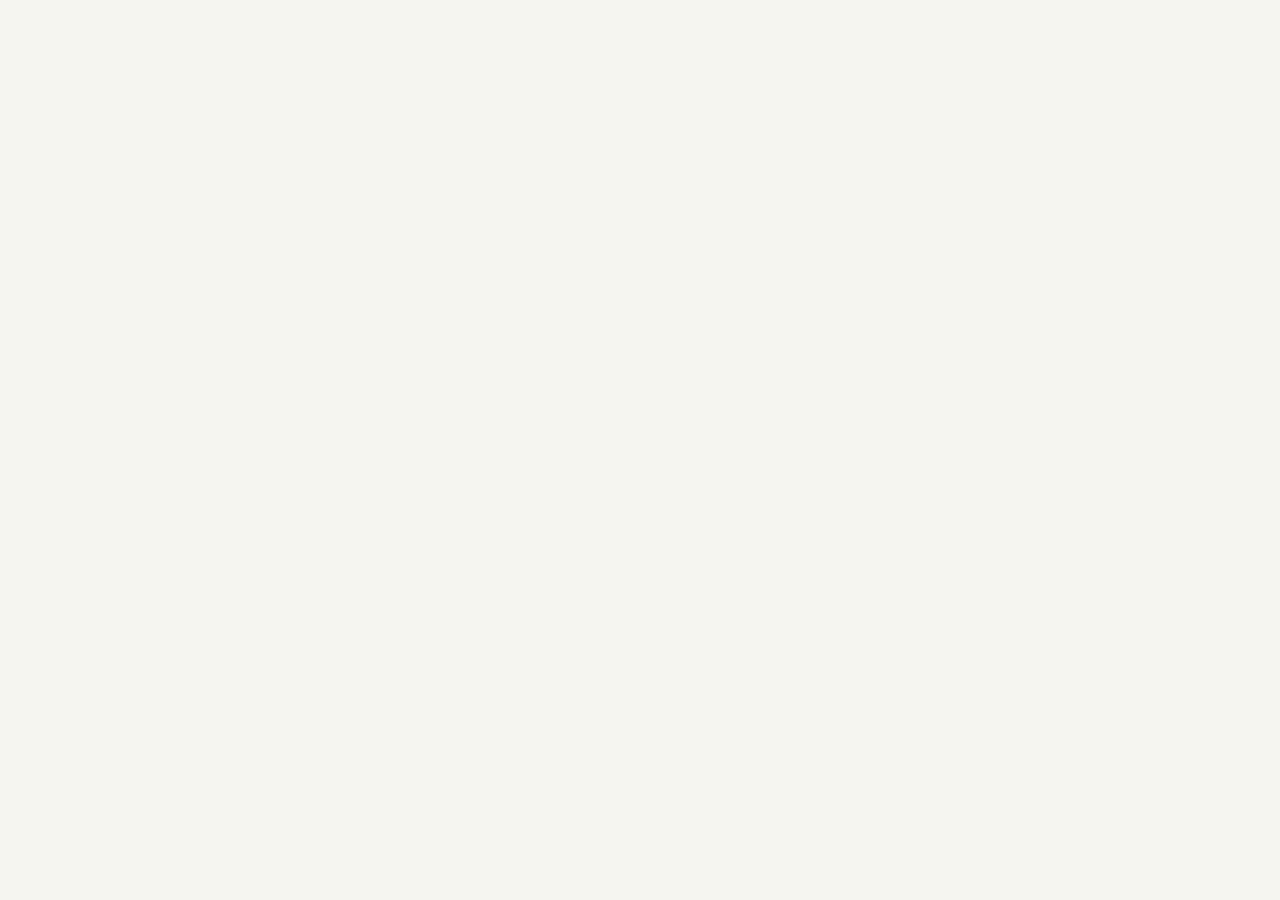
==== index.html @ 8292131b "Initial commit - Gugulan MTB Festival site v1" ====
<!DOCTYPE html><html lang="ro"><head><meta charSet="utf-8"/><meta name="viewport" content="width=device-width, initial-scale=1"/><link rel="preload" as="image" href="logo.webp"/><link rel="stylesheet" href="assets/styles-BdeyIw5F.css" data-precedence="default"/><link rel="stylesheet" href="https://fonts.googleapis.com/css2?family=Archivo:ital,wght@0,100..900;1,100..900&amp;family=Space+Grotesk:wght@300..700&amp;display=swap" data-precedence="default"/><title>Gugulan MTB &amp; Kids — Ediția a VII-a • Caransebeș</title><meta name="author" content="Gugulan MTB"/><meta property="og:type" content="website"/><meta name="twitter:card" content="summary_large_image"/><meta name="twitter:site" content="@gugulanmtb"/><meta name="description" content="Gugulan MTB &amp; Kids, ediția a VII-a. Competiție de mountain bike la Caransebeș — 12 septembrie MTB, 13 septembrie Kids. Trasee 19K / 30K / 60K și eBike 30K."/><meta property="og:title" content="Gugulan MTB &amp; Kids — Ediția a VII-a"/><meta property="og:description" content="Competiție MTB &amp; Kids la Caransebeș. Trasee 19K / 30K / 60K și eBike 30K. Înscrie-te la ediția a VII-a."/><meta property="og:url" content="/"/><link rel="modulepreload" href="assets/index-DmNkv3JC.js"/><link rel="modulepreload" href="assets/routes-aQ276F_9.js"/><link rel="modulepreload" href="assets/SiteNav-B4KIop_5.js"/><link rel="preconnect" href="https://fonts.googleapis.com"/><link rel="preconnect" href="https://fonts.gstatic.com" crossorigin="anonymous"/><link rel="icon" href="favicon.ico" type="image/x-icon"/><link rel="canonical" href="index.html"/>

<script defer src="~flock.js" data-proxy-url="/~api/analytics"></script><meta name="twitter:title" content="Gugulan MTB &amp;amp; Kids — Ediția a VII-a"><meta name="twitter:description" content="Competiție MTB &amp;amp; Kids la Caransebeș. Trasee 19K / 30K / 60K și eBike 30K. Înscrie-te la ediția a VII-a."><meta property="og:image" content=""><meta name="twitter:image" content=""></head><body><!--$--><div class="min-h-screen bg-gravel font-mono text-dirt"><nav id="main-nav" class="fixed inset-x-0 top-0 z-50 bg-dirt/95 backdrop-blur border-b border-peak/10"><div class="grid grid-cols-[minmax(0,1fr)_auto] items-center gap-4 px-4 py-3 md:px-6"><a class="flex min-w-0 items-center gap-3 active" href="index.html" data-status="active" aria-current="page"><img src="logo.webp" alt="Gugulan MTB Race Caransebeș" class="h-10 w-auto md:h-12" width="120" height="110"/><span class="min-w-0 truncate font-display text-xl md:text-2xl font-black uppercase tracking-tighter text-peak">Gugulan MTB</span></a><div class="hidden lg:flex items-center gap-7 text-xs font-bold uppercase tracking-widest text-peak"><div class="relative"><button type="button" aria-expanded="false" class="flex items-center gap-1 py-2 uppercase hover:text-brand transition-colors">MTB<span aria-hidden="true" class="text-[8px]">▼</span></button></div><div class="relative"><button type="button" aria-expanded="false" class="flex items-center gap-1 py-2 uppercase hover:text-brand transition-colors">Kids<span aria-hidden="true" class="text-[8px]">▼</span></button></div><a href="index.html#mtb" class="py-2 hover:text-brand transition-colors">Rezultate Anterioare</a><a href="index.html#sponsors" class="py-2 hover:text-brand transition-colors">Sponsori</a><a href="index.html#register" class="bg-cta text-dirt px-6 py-3 font-display font-black uppercase italic tracking-tight hover:brightness-110 transition">Înscrie-te</a></div><div class="flex items-center gap-3 lg:hidden"><a href="index.html#register" class="bg-cta text-dirt px-4 py-2 text-[11px] font-display font-black uppercase italic">Înscrie-te</a><button type="button" aria-label="Meniu" aria-expanded="false" class="shrink-0 p-2 text-peak"><span class="block h-0.5 w-6 bg-peak mb-1.5"></span><span class="block h-0.5 w-6 bg-peak mb-1.5"></span><span class="block h-0.5 w-6 bg-peak"></span></button></div></div></nav><main><section class="relative min-h-screen bg-dirt flex flex-col justify-end p-6 md:p-12 overflow-hidden"><div class="absolute inset-0 opacity-50 pointer-events-none"><iframe src="https://player.vimeo.com/video/1091876594?background=1&amp;autoplay=1&amp;loop=1&amp;muted=1&amp;autopause=0&amp;controls=0" title="Gugulan MTB hero video" allow="autoplay; fullscreen; picture-in-picture" class="absolute top-1/2 left-1/2 -translate-x-1/2 -translate-y-1/2 w-[177.77vh] h-[56.25vw] min-w-full min-h-full border-0"></iframe></div><div class="absolute inset-0 bg-dirt/40 pointer-events-none"></div><div class="relative z-10 max-w-5xl"><span class="inline-block bg-brand text-dirt px-3 py-1 text-[10px] font-bold uppercase tracking-widest mb-4 italic">12-13 Septembrie 2026 • Caransebeș</span><h1 class="font-display text-6xl md:text-[9rem] font-black text-peak leading-[0.85] uppercase italic tracking-tighter mb-8">Gugulan MTB <br/><span class="text-brand">Ediția a VII-a</span></h1><div class="flex flex-wrap gap-4"><a href="index.html#register" class="bg-brand hover:bg-peak hover:text-dirt transition-all text-dirt px-8 py-4 font-display font-black uppercase italic text-xl">Înscrie-te</a><a href="traseu.html" class="border border-peak/30 hover:border-peak text-peak px-8 py-4 font-display font-black uppercase italic text-xl">Vezi Traseele</a></div></div></section><section class="bg-dirt text-peak py-16 px-6 md:px-12"><div class="max-w-5xl mx-auto grid lg:grid-cols-3 gap-6"><a href="index.html#mtb" class="lg:col-span-2 group border-2 border-brand bg-brand/10 hover:bg-brand transition-colors p-10 md:p-14 block"><div class="text-[10px] font-bold uppercase tracking-widest text-brand group-hover:text-peak mb-4">Cursa principală</div><h3 class="font-display text-5xl md:text-6xl font-black uppercase italic tracking-tighter mb-3">MTB &amp; E-Bike</h3><p class="text-sm opacity-80 max-w-md mb-6">12 Septembrie 2026 • Trasee 19K / 30K / 60K și eBike 30K, pentru amatori și profesioniști.</p></a><a href="index.html#kids" class="border border-peak/20 hover:border-brand transition-colors p-8 flex flex-col justify-between"><div><div class="text-[10px] font-bold uppercase tracking-widest opacity-60 mb-4">Și pentru cei mici</div><h3 class="font-display text-3xl font-black uppercase italic tracking-tighter mb-2">Kids</h3><p class="text-xs opacity-70 leading-relaxed">13 Septembrie 2026 • Trasee scurte și sigure, pe categorii de vârstă.</p></div></a></div></section><section class="bg-dirt text-peak pb-16 px-6 md:px-12"><div class="max-w-5xl mx-auto"><h3 class="text-center font-display text-2xl font-black uppercase italic tracking-widest mb-8">Au mai rămas</h3><div class="grid grid-cols-4 gap-2 md:gap-6"><div class="text-center border border-peak/20 p-4 md:p-6"><div class="font-display font-black text-4xl md:text-6xl italic text-brand tabular-nums">44</div><div class="text-[10px] font-bold uppercase tracking-widest opacity-70 mt-2">Zile</div></div><div class="text-center border border-peak/20 p-4 md:p-6"><div class="font-display font-black text-4xl md:text-6xl italic text-brand tabular-nums">14</div><div class="text-[10px] font-bold uppercase tracking-widest opacity-70 mt-2">Ore</div></div><div class="text-center border border-peak/20 p-4 md:p-6"><div class="font-display font-black text-4xl md:text-6xl italic text-brand tabular-nums">40</div><div class="text-[10px] font-bold uppercase tracking-widest opacity-70 mt-2">Minute</div></div><div class="text-center border border-peak/20 p-4 md:p-6"><div class="font-display font-black text-4xl md:text-6xl italic text-brand tabular-nums">36</div><div class="text-[10px] font-bold uppercase tracking-widest opacity-70 mt-2">Secunde</div></div></div></div></section><section class="py-24 px-6 md:px-12 max-w-5xl mx-auto"><h2 class="font-display text-5xl font-black uppercase italic leading-none mb-8 tracking-tighter">Despre <span class="text-brand-deep">Gugulan MTB</span></h2><div class="space-y-6 text-lg leading-relaxed"><p>Gugulan MTB este mai mult decât o competiție sportivă — este o experiență în inima Banatului Montan, un eveniment care adună an de an sute de iubitori de mișcare, natură și aventură.</p><p>Organizată de Asociația Gugulanii Sportivi, competiția a ajuns în 2025 la ediția a VII-a, consolidându-și reputația drept unul dintre cele mai îndrăgite evenimente de mountain bike și trail running din vestul țării.</p><p>De la an la an, am crescut împreună cu o comunitate extraordinară de cicliști și voluntari care cred în sport, fair-play și bucuria de a descoperi trasee noi.</p></div></section><section id="mtb" class="bg-peak/50 py-24 px-6 md:px-12"><div class="max-w-6xl mx-auto grid lg:grid-cols-12 gap-12"><div class="lg:col-span-7"><h2 class="font-display text-5xl font-black uppercase italic leading-none mb-6 tracking-tighter">Gugulan <span class="text-brand-deep">MTB</span></h2><p class="text-lg leading-relaxed mb-6">Trasee spectaculoase, urcări solicitante și coborâri pline de adrenalină — asta te așteaptă la GUGULAN MTB! Fie că ești un rider experimentat sau la prima participare, energia traseului și vibe-ul comunității te vor motiva să dai tot ce ai mai bun. Pregătește-ți bicicleta și hai alături de noi pentru o aventură de neuitat!</p><ul class="space-y-2 text-sm font-bold uppercase tracking-widest mb-8"><li>• 12 Septembrie 2026, ora 09:00</li><li>• Traseu Scurt 19km • Traseu Mediu 30km</li><li>• Traseu Lung 60km (2 x 30km) • eBike 30km</li></ul><ul class="space-y-1.5 text-xs leading-relaxed text-dirt/70 mb-8"><li>* Copiii sub 18 ani nu plătesc taxa de participare.</li><li>* Femeile nu plătesc taxa de participare.</li></ul></div><div class="lg:col-span-5 flex flex-col gap-3" id="register"><a href="index.html#" class="block text-center py-4 px-6 font-bold uppercase tracking-widest text-xs transition-colors bg-brand text-dirt hover:bg-dirt">Înscriere</a><a href="index.html#" class="block text-center py-4 px-6 font-bold uppercase tracking-widest text-xs transition-colors border border-dirt/20 bg-peak hover:bg-brand hover:text-dirt hover:border-brand">Descriere Traseu</a><a href="index.html#" class="block text-center py-4 px-6 font-bold uppercase tracking-widest text-xs transition-colors border border-dirt/20 bg-peak hover:bg-brand hover:text-dirt hover:border-brand">Traseul pe hartă</a><a href="index.html#" class="block text-center py-4 px-6 font-bold uppercase tracking-widest text-xs transition-colors border border-dirt/20 bg-peak hover:bg-brand hover:text-dirt hover:border-brand">Regulament</a><a href="index.html#" class="block text-center py-4 px-6 font-bold uppercase tracking-widest text-xs transition-colors border border-dirt/20 bg-peak hover:bg-brand hover:text-dirt hover:border-brand">Diploma de participare</a><a href="index.html#" class="block text-center py-4 px-6 font-bold uppercase tracking-widest text-xs transition-colors border border-dirt/20 bg-peak hover:bg-brand hover:text-dirt hover:border-brand">Rezultate</a></div></div></section><section class="bg-brand text-dirt py-16 px-6 text-center"><div class="max-w-3xl mx-auto"><div class="font-display text-3xl md:text-5xl font-black uppercase italic tracking-tighter mb-4">Gugulan MTB &amp; Kids</div><p class="text-sm md:text-base leading-relaxed opacity-90 mb-3">Este mai mult decât o competiție. Este o comunitate. Aici se adună pasionații de mountain bike din toată țara, alături de familii, prieteni și voluntari care fac evenimentul posibil.</p><p class="text-[10px] font-bold uppercase tracking-widest mt-6">Te așteptăm să faci parte din povestea noastră!</p></div></section><section class="bg-dirt text-peak"></section><section id="tracks" class="bg-dirt text-peak py-24 px-6 md:px-12"><div class="max-w-7xl mx-auto"><h3 class="font-display text-2xl font-black uppercase italic tracking-widest mb-12 border-b border-peak/10 pb-4">Alege-ți traseul</h3><div class="grid md:grid-cols-2 lg:grid-cols-4 gap-8"><div class="border p-8 flex flex-col h-full transition-colors group border-peak/10 hover:bg-brand/10"><div class="text-brand font-black text-6xl mb-6 font-display italic tracking-tighter">19K</div><h4 class="text-xl font-display font-black uppercase mb-4">Traseu Scurt</h4><p class="text-peak/60 text-sm mb-8 flex-grow">Ideal pentru începători și pentru cei care vor să guste atmosfera cursei fără un efort extrem.</p><ul class="text-xs font-bold uppercase tracking-widest space-y-2 mb-8"><li>• <!-- -->19 km</li><li>• <!-- -->Punct de alimentare</li><li>• <!-- -->Accesibil începătorilor</li></ul><button class="w-full py-4 uppercase font-bold text-xs transition-all border border-peak/20 hover:bg-brand hover:text-dirt hover:border-brand">Înscriere <!-- -->Traseu Scurt</button></div><div class="border p-8 flex flex-col h-full transition-colors group border-brand bg-brand/5"><div class="text-brand font-black text-6xl mb-6 font-display italic tracking-tighter">30K</div><h4 class="text-xl font-display font-black uppercase mb-4">Traseu Mediu</h4><p class="text-peak/60 text-sm mb-8 flex-grow">Distanța echilibrată: suficient de tehnică pentru a fi provocatoare, suficient de scurtă pentru a fi distractivă.</p><ul class="text-xs font-bold uppercase tracking-widest space-y-2 mb-8"><li>• <!-- -->30 km</li><li>• <!-- -->2 puncte de alimentare</li><li>• <!-- -->Mix drum forestier și singletrack</li></ul><button class="w-full py-4 uppercase font-bold text-xs transition-all bg-brand text-dirt hover:bg-brand/90">Înscriere <!-- -->Traseu Mediu</button></div><div class="border p-8 flex flex-col h-full transition-colors group border-peak/10 hover:bg-brand/10"><div class="text-brand font-black text-6xl mb-6 font-display italic tracking-tighter">60K</div><h4 class="text-xl font-display font-black uppercase mb-4">Traseu Lung</h4><p class="text-peak/60 text-sm mb-8 flex-grow">Două ture de 30 km pentru cei care caută anduranță reală și un ritm de cursă susținut.</p><ul class="text-xs font-bold uppercase tracking-widest space-y-2 mb-8"><li>• <!-- -->60 km (2 x 30 km)</li><li>• <!-- -->Puncte de alimentare pe tură</li><li>• <!-- -->Pentru avansați</li></ul><button class="w-full py-4 uppercase font-bold text-xs transition-all border border-peak/20 hover:bg-brand hover:text-dirt hover:border-brand">Înscriere <!-- -->Traseu Lung</button></div><div class="border p-8 flex flex-col h-full transition-colors group border-peak/10 hover:bg-brand/10"><div class="text-brand font-black text-6xl mb-6 font-display italic tracking-tighter">30K</div><h4 class="text-xl font-display font-black uppercase mb-4">eBike</h4><p class="text-peak/60 text-sm mb-8 flex-grow">Cursă dedicată bicicletelor electrice, pe traseul de 30 km, cu clasament separat.</p><ul class="text-xs font-bold uppercase tracking-widest space-y-2 mb-8"><li>• <!-- -->30 km</li><li>• <!-- -->Clasament separat</li><li>• <!-- -->Doar eBike</li></ul><button class="w-full py-4 uppercase font-bold text-xs transition-all border border-peak/20 hover:bg-brand hover:text-dirt hover:border-brand">Înscriere <!-- -->eBike</button></div></div><div class="mt-16"><img src="assets/ridge-track-DNPU8WSF.jpg" alt="Traseu montan îngust pe creastă, din competiția Gugulan MTB" class="w-full aspect-[21/9] object-cover" width="1600" height="686" loading="lazy"/></div></div></section><section id="kids" class="py-20 px-6 md:px-12 border-t border-dirt/10"><div class="max-w-5xl mx-auto border border-dirt/15 bg-peak/60 p-8 md:p-12"><div class="text-[10px] font-bold uppercase tracking-widest text-brand-deep mb-3">Eveniment secundar • Sâmbătă</div><div class="grid lg:grid-cols-12 gap-10 items-start"><div class="lg:col-span-7"><h2 class="font-display text-3xl md:text-4xl font-black uppercase italic leading-none mb-4 tracking-tighter">Gugulan <span class="text-brand-deep">Kids</span></h2><p class="leading-relaxed mb-5">Pe lângă cursa principală MTB, organizăm și o cursă dedicată copiilor pasionați de biciclete, cu trasee scurte și sigure, adaptate în funcție de vârstă.</p><ul class="space-y-2 text-xs font-bold uppercase tracking-widest"><li>• 13 Septembrie 2026, ora 10:00</li><li>• Categorii de vârstă: 4-6, 7-9, 10-12, 13-15</li><li>• Medalii și diplome pentru toți participanții</li></ul></div><div class="lg:col-span-5 flex flex-col gap-3 w-full"><a href="index.html#" class="block text-center py-3 px-6 font-bold uppercase tracking-widest text-[11px] transition-colors bg-dirt text-peak hover:bg-brand">Înscriere</a><a href="index.html#" class="block text-center py-3 px-6 font-bold uppercase tracking-widest text-[11px] transition-colors border border-dirt/20 bg-peak hover:bg-brand hover:text-dirt hover:border-brand">Descriere Traseu</a><a href="index.html#" class="block text-center py-3 px-6 font-bold uppercase tracking-widest text-[11px] transition-colors border border-dirt/20 bg-peak hover:bg-brand hover:text-dirt hover:border-brand">Regulament</a></div></div></div></section><section class="bg-peak py-24 px-6 md:px-12"><div class="max-w-6xl mx-auto grid grid-cols-2 md:grid-cols-5 gap-8"><div class="text-center"><div class="text-[10px] font-bold uppercase tracking-widest text-brand-deep mb-4">Organizator</div><div class="font-display font-black text-sm uppercase italic leading-tight">AS Gugulanii Sportivi</div></div><div class="text-center"><div class="text-[10px] font-bold uppercase tracking-widest text-brand-deep mb-4">Partener</div><div class="font-display font-black text-sm uppercase italic leading-tight">Primăria Municipiului Caransebeș</div></div><div class="text-center"><div class="text-[10px] font-bold uppercase tracking-widest text-brand-deep mb-4">Un program</div><div class="font-display font-black text-sm uppercase italic leading-tight">No Bike Valley</div></div><div class="text-center"><div class="text-[10px] font-bold uppercase tracking-widest text-brand-deep mb-4">Inițiat de</div><div class="font-display font-black text-sm uppercase italic leading-tight">Decathlon</div></div><div class="text-center"><div class="text-[10px] font-bold uppercase tracking-widest text-brand-deep mb-4">Implementat de</div><div class="font-display font-black text-sm uppercase italic leading-tight">Asociația Munții Carpați</div></div></div></section><section id="sponsors" class="bg-gravel py-24 px-6 md:px-12 border-t border-dirt/10"><div class="max-w-6xl mx-auto"><div class="mb-12"><h4 class="text-center font-display text-xl font-black uppercase italic tracking-widest text-brand-deep mb-6">Sponsori Principali</h4><div class="flex flex-wrap justify-center items-center gap-x-10 gap-y-4"><div class="font-display font-black text-lg uppercase italic tracking-tight text-dirt/80">TMD Friction</div><div class="font-display font-black text-lg uppercase italic tracking-tight text-dirt/80">Textar</div></div></div><div class="mb-12"><h4 class="text-center font-display text-xl font-black uppercase italic tracking-widest text-brand-deep mb-6">Sponsori Media</h4><div class="flex flex-wrap justify-center items-center gap-x-10 gap-y-4"><div class="font-display font-black text-lg uppercase italic tracking-tight text-dirt/80">Kiss FM</div><div class="font-display font-black text-lg uppercase italic tracking-tight text-dirt/80">Radio România Timișoara</div></div></div><div class="mb-12"><h4 class="text-center font-display text-xl font-black uppercase italic tracking-widest text-brand-deep mb-6">Sponsori</h4><div class="flex flex-wrap justify-center items-center gap-x-10 gap-y-4"><div class="font-display font-black text-lg uppercase italic tracking-tight text-dirt/80">Rotary Club Caransebeș</div><div class="font-display font-black text-lg uppercase italic tracking-tight text-dirt/80">Dacus</div><div class="font-display font-black text-lg uppercase italic tracking-tight text-dirt/80">Forch</div><div class="font-display font-black text-lg uppercase italic tracking-tight text-dirt/80">Amarad</div><div class="font-display font-black text-lg uppercase italic tracking-tight text-dirt/80">ServiceSuport</div><div class="font-display font-black text-lg uppercase italic tracking-tight text-dirt/80">Serdramart</div><div class="font-display font-black text-lg uppercase italic tracking-tight text-dirt/80">FRC</div></div></div></div></section></main><footer class="bg-dirt text-peak/60 py-16 px-6 border-t border-peak/5"><div class="max-w-7xl mx-auto grid md:grid-cols-3 gap-8"><div><div class="font-display font-black text-2xl uppercase tracking-tighter text-peak mb-3">GugulanMTB.ro</div><p class="text-xs leading-relaxed">AS Gugulanii Sportivi<br/>Caransebeș, Caraș-Severin<br/>România</p></div><div class="text-xs leading-relaxed"><div class="text-[10px] font-bold uppercase tracking-widest text-brand mb-3">Contact</div>contact@gugulanmtb.ro<br/>+40 700 000 000</div><div class="flex md:justify-end gap-6 uppercase text-[10px] font-bold tracking-widest self-start"><a href="index.html#" class="hover:text-peak transition-colors">Facebook</a><a href="index.html#" class="hover:text-peak transition-colors">Instagram</a><a href="index.html#" class="hover:text-peak transition-colors">Contact</a></div></div><div class="max-w-7xl mx-auto mt-12 pt-6 border-t border-peak/10 text-[10px] font-bold uppercase tracking-[0.2em] text-center">© 2026 AS Gugulanii Sportivi • Toate drepturile rezervate</div></footer></div><script>(function(a,f){let l;try{l=JSON.parse(sessionStorage.getItem(a)||"{}")}catch{return}const n=l?.[f||history.state?.__TSR_key];let c=!1;for(const t in n){const e=n[t],o=e?.scrollX,s=e?.scrollY;if(Number.isFinite(o)&&Number.isFinite(s)){if(t==="window")scrollTo(o,s),c=!0;else if(t)try{const r=document.querySelector(t);r&&(r.scrollLeft=o,r.scrollTop=s)}catch{}}}if(c)return;const i=location.hash.slice(1);if(i){const t=history.state?.__hashScrollIntoViewOptions??!0;if(t){const e=document.getElementById(i);e&&e.scrollIntoView(t)}return}scrollTo(0,0)})("tsr-scroll-restoration-v1_3");document.currentScript.remove()</script><!--/$--><script class="$tsr" id="$tsr-stream-barrier">(self.$R=self.$R||{})["tsr"]=[];self.$_TSR={h(){this.hydrated=!0,this.c()},e(){this.streamEnded=!0,this.c()},c(){this.hydrated&&this.streamEnded&&(delete self.$_TSR,delete self.$R.tsr)},p(e){this.initialized?e():this.buffer.push(e)},buffer:[]};$_TSR.router=($R=>$R[0]={manifest:$R[1]={routes:$R[2]={__root__:$R[3]={preloads:$R[4]=["/assets/index-DmNkv3JC.js"],scripts:$R[5]=[$R[6]={attrs:$R[7]={type:"module",async:!0,src:"/assets/index-DmNkv3JC.js"}}]},"/":$R[8]={preloads:$R[9]=["/assets/routes-aQ276F_9.js","/assets/SiteNav-B4KIop_5.js"]}}},matches:$R[10]=[$R[11]={i:"__root__ ",u:1785338363637,s:"success",ssr:!0},$R[12]={i:"  ",u:1785338363637,s:"success",ssr:!0}],lastMatchId:"  "})($R["tsr"]);$_TSR.e();document.currentScript.remove()</script><script type="module" async="" src="assets/index-DmNkv3JC.js"></script>



<script>
// Navbar transparent doar cand e top of page
(function() {
  var nav = document.getElementById('main-nav');
  if (!nav) return;
  
  function onScroll() {
    if (window.scrollY < 50) {
      nav.classList.remove('bg-dirt/95', 'backdrop-blur', 'border-b', 'border-peak/10');
      nav.classList.add('bg-dirt/0', 'backdrop-blur-none');
    } else {
      nav.classList.remove('bg-dirt/0', 'backdrop-blur-none');
      nav.classList.add('bg-dirt/95', 'backdrop-blur', 'border-b', 'border-peak/10');
    }
  }
  
  // Run on load too
  onScroll();
  window.addEventListener('scroll', onScroll, { passive: true });
})();
</script>
</body></html>
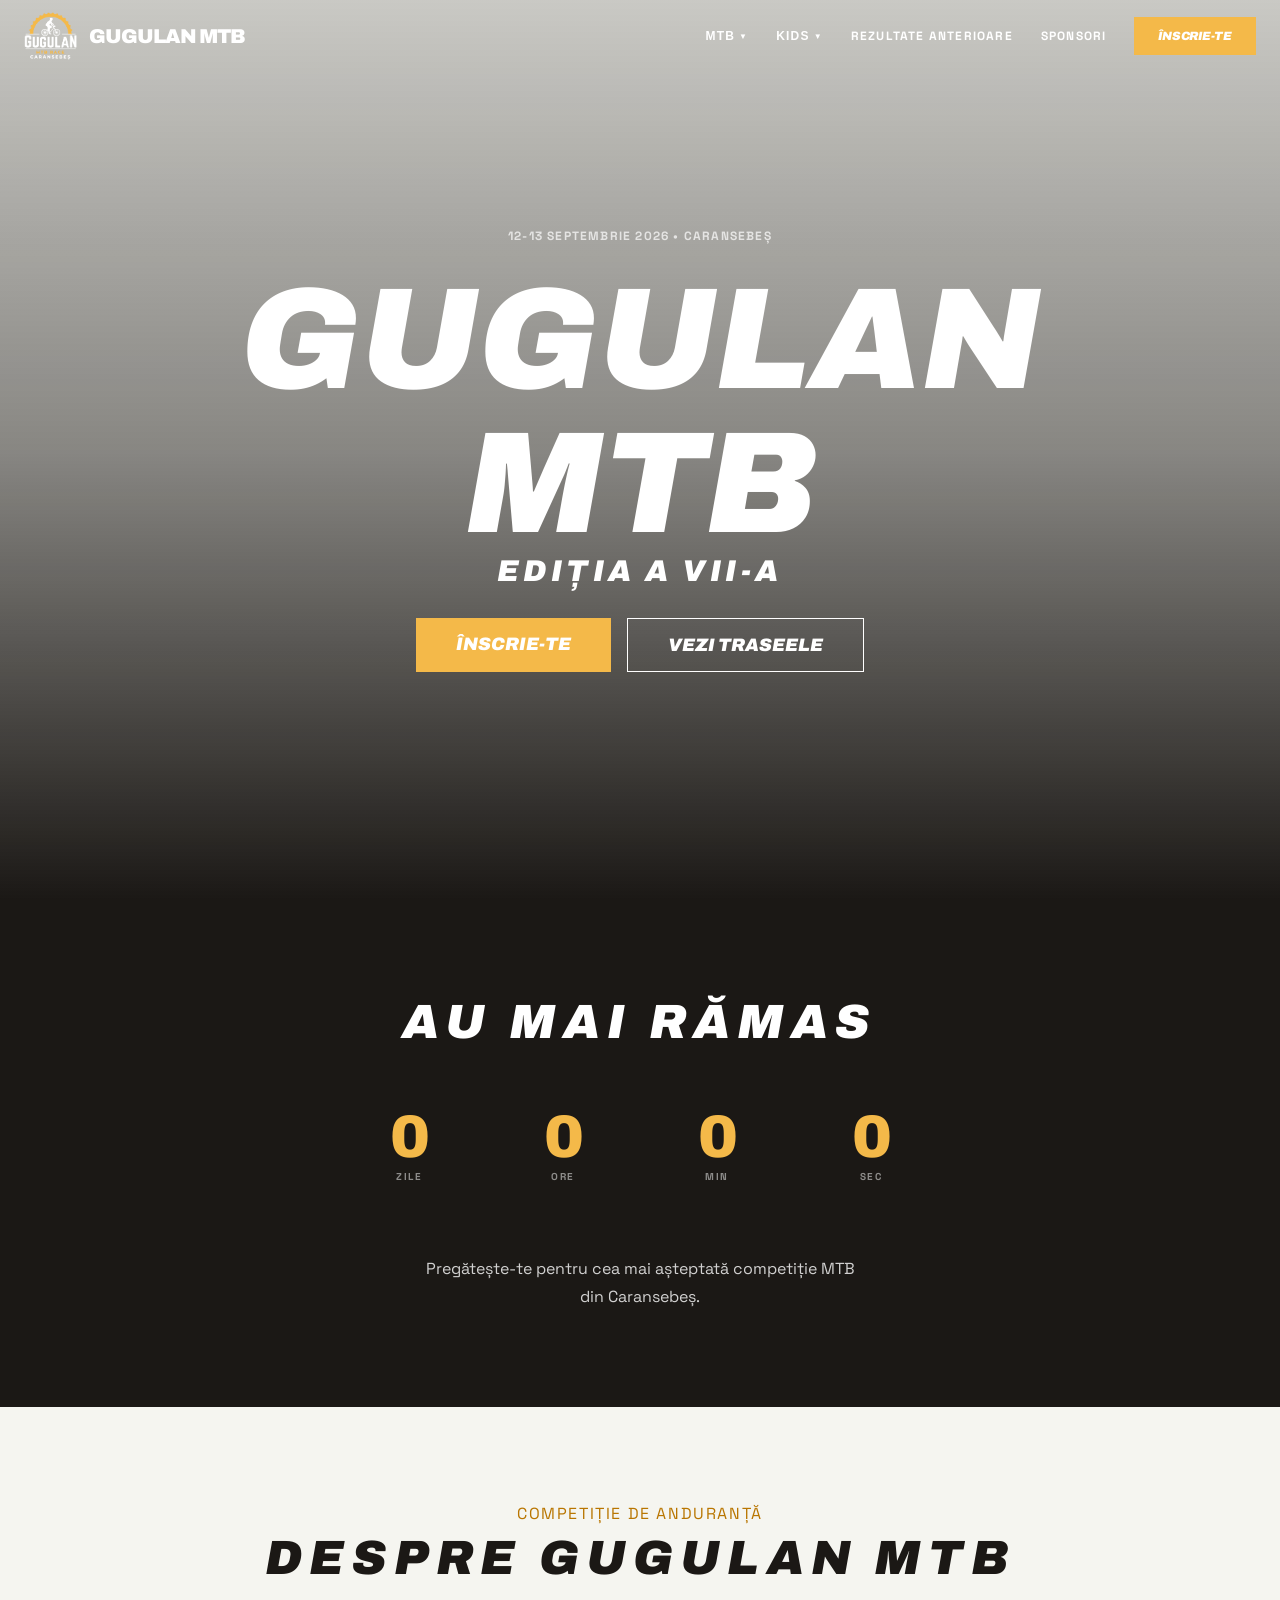
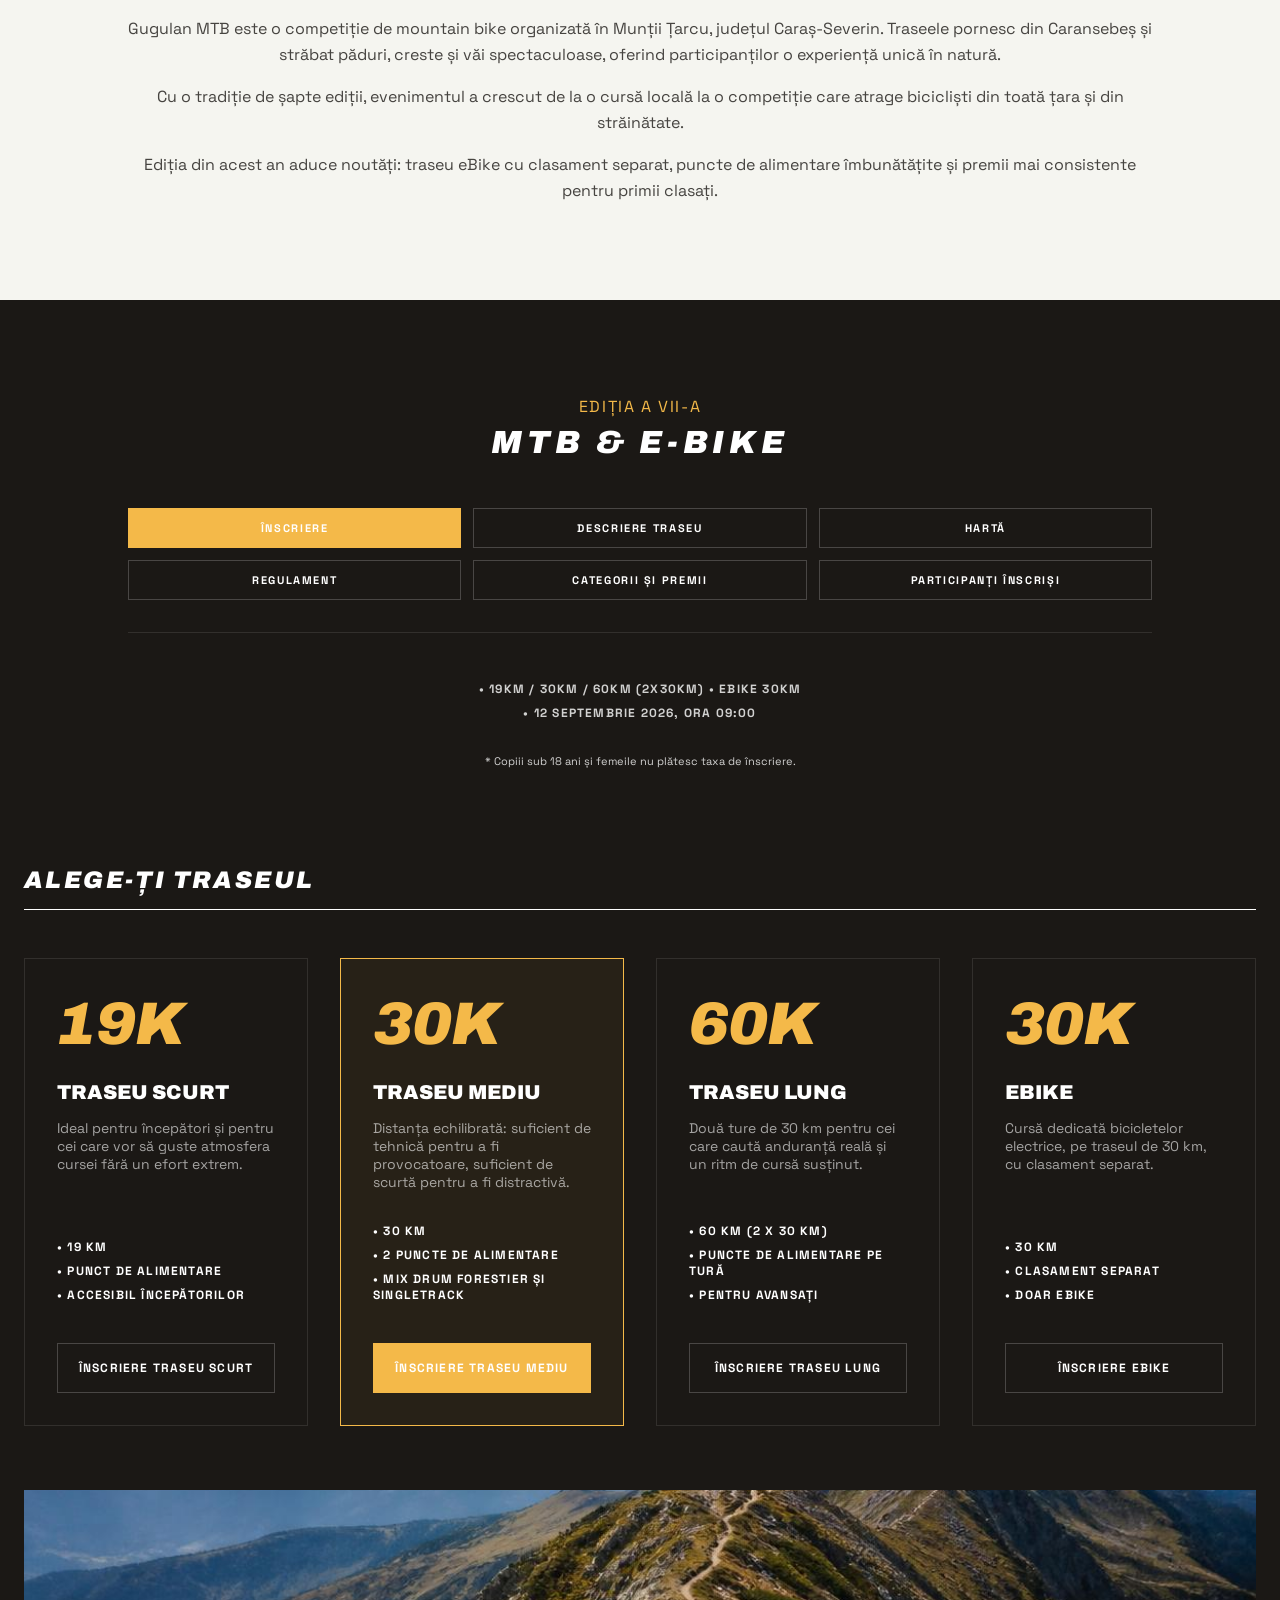
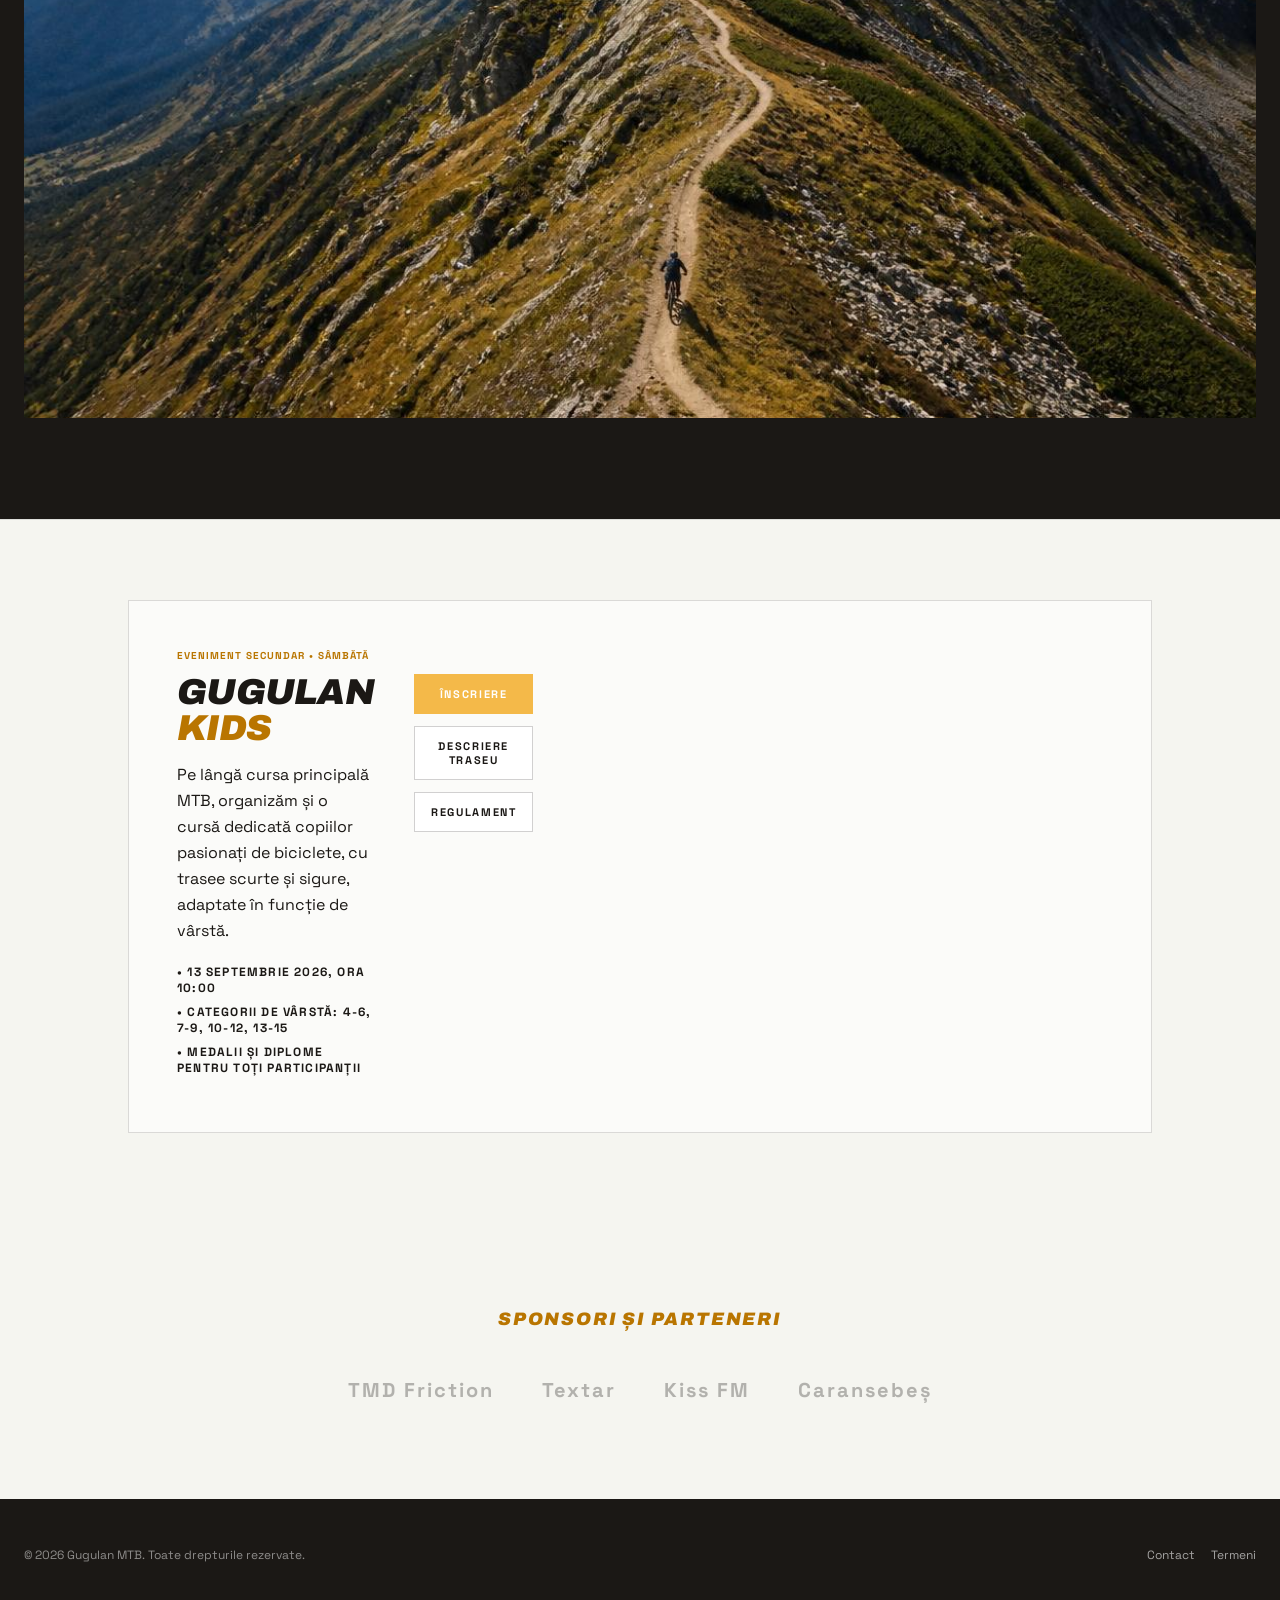
==== commit 26735e53: "site: gugulanmtb v2 — HTML/CSS pur, navbar, hero cu countdown, traseu" ====
--- a/index.html
+++ b/index.html
@@ -1,28 +1,319 @@
-<!DOCTYPE html><html lang="ro"><head><meta charSet="utf-8"/><meta name="viewport" content="width=device-width, initial-scale=1"/><link rel="preload" as="image" href="logo.webp"/><link rel="stylesheet" href="assets/styles-BdeyIw5F.css" data-precedence="default"/><link rel="stylesheet" href="https://fonts.googleapis.com/css2?family=Archivo:ital,wght@0,100..900;1,100..900&amp;family=Space+Grotesk:wght@300..700&amp;display=swap" data-precedence="default"/><title>Gugulan MTB &amp; Kids — Ediția a VII-a • Caransebeș</title><meta name="author" content="Gugulan MTB"/><meta property="og:type" content="website"/><meta name="twitter:card" content="summary_large_image"/><meta name="twitter:site" content="@gugulanmtb"/><meta name="description" content="Gugulan MTB &amp; Kids, ediția a VII-a. Competiție de mountain bike la Caransebeș — 12 septembrie MTB, 13 septembrie Kids. Trasee 19K / 30K / 60K și eBike 30K."/><meta property="og:title" content="Gugulan MTB &amp; Kids — Ediția a VII-a"/><meta property="og:description" content="Competiție MTB &amp; Kids la Caransebeș. Trasee 19K / 30K / 60K și eBike 30K. Înscrie-te la ediția a VII-a."/><meta property="og:url" content="/"/><link rel="modulepreload" href="assets/index-DmNkv3JC.js"/><link rel="modulepreload" href="assets/routes-aQ276F_9.js"/><link rel="modulepreload" href="assets/SiteNav-B4KIop_5.js"/><link rel="preconnect" href="https://fonts.googleapis.com"/><link rel="preconnect" href="https://fonts.gstatic.com" crossorigin="anonymous"/><link rel="icon" href="favicon.ico" type="image/x-icon"/><link rel="canonical" href="index.html"/>
-
-<script defer src="~flock.js" data-proxy-url="/~api/analytics"></script><meta name="twitter:title" content="Gugulan MTB &amp;amp; Kids — Ediția a VII-a"><meta name="twitter:description" content="Competiție MTB &amp;amp; Kids la Caransebeș. Trasee 19K / 30K / 60K și eBike 30K. Înscrie-te la ediția a VII-a."><meta property="og:image" content=""><meta name="twitter:image" content=""></head><body><!--$--><div class="min-h-screen bg-gravel font-mono text-dirt"><nav id="main-nav" class="fixed inset-x-0 top-0 z-50 bg-dirt/95 backdrop-blur border-b border-peak/10"><div class="grid grid-cols-[minmax(0,1fr)_auto] items-center gap-4 px-4 py-3 md:px-6"><a class="flex min-w-0 items-center gap-3 active" href="index.html" data-status="active" aria-current="page"><img src="logo.webp" alt="Gugulan MTB Race Caransebeș" class="h-10 w-auto md:h-12" width="120" height="110"/><span class="min-w-0 truncate font-display text-xl md:text-2xl font-black uppercase tracking-tighter text-peak">Gugulan MTB</span></a><div class="hidden lg:flex items-center gap-7 text-xs font-bold uppercase tracking-widest text-peak"><div class="relative"><button type="button" aria-expanded="false" class="flex items-center gap-1 py-2 uppercase hover:text-brand transition-colors">MTB<span aria-hidden="true" class="text-[8px]">▼</span></button></div><div class="relative"><button type="button" aria-expanded="false" class="flex items-center gap-1 py-2 uppercase hover:text-brand transition-colors">Kids<span aria-hidden="true" class="text-[8px]">▼</span></button></div><a href="index.html#mtb" class="py-2 hover:text-brand transition-colors">Rezultate Anterioare</a><a href="index.html#sponsors" class="py-2 hover:text-brand transition-colors">Sponsori</a><a href="index.html#register" class="bg-cta text-dirt px-6 py-3 font-display font-black uppercase italic tracking-tight hover:brightness-110 transition">Înscrie-te</a></div><div class="flex items-center gap-3 lg:hidden"><a href="index.html#register" class="bg-cta text-dirt px-4 py-2 text-[11px] font-display font-black uppercase italic">Înscrie-te</a><button type="button" aria-label="Meniu" aria-expanded="false" class="shrink-0 p-2 text-peak"><span class="block h-0.5 w-6 bg-peak mb-1.5"></span><span class="block h-0.5 w-6 bg-peak mb-1.5"></span><span class="block h-0.5 w-6 bg-peak"></span></button></div></div></nav><main><section class="relative min-h-screen bg-dirt flex flex-col justify-end p-6 md:p-12 overflow-hidden"><div class="absolute inset-0 opacity-50 pointer-events-none"><iframe src="https://player.vimeo.com/video/1091876594?background=1&amp;autoplay=1&amp;loop=1&amp;muted=1&amp;autopause=0&amp;controls=0" title="Gugulan MTB hero video" allow="autoplay; fullscreen; picture-in-picture" class="absolute top-1/2 left-1/2 -translate-x-1/2 -translate-y-1/2 w-[177.77vh] h-[56.25vw] min-w-full min-h-full border-0"></iframe></div><div class="absolute inset-0 bg-dirt/40 pointer-events-none"></div><div class="relative z-10 max-w-5xl"><span class="inline-block bg-brand text-dirt px-3 py-1 text-[10px] font-bold uppercase tracking-widest mb-4 italic">12-13 Septembrie 2026 • Caransebeș</span><h1 class="font-display text-6xl md:text-[9rem] font-black text-peak leading-[0.85] uppercase italic tracking-tighter mb-8">Gugulan MTB <br/><span class="text-brand">Ediția a VII-a</span></h1><div class="flex flex-wrap gap-4"><a href="index.html#register" class="bg-brand hover:bg-peak hover:text-dirt transition-all text-dirt px-8 py-4 font-display font-black uppercase italic text-xl">Înscrie-te</a><a href="traseu.html" class="border border-peak/30 hover:border-peak text-peak px-8 py-4 font-display font-black uppercase italic text-xl">Vezi Traseele</a></div></div></section><section class="bg-dirt text-peak py-16 px-6 md:px-12"><div class="max-w-5xl mx-auto grid lg:grid-cols-3 gap-6"><a href="index.html#mtb" class="lg:col-span-2 group border-2 border-brand bg-brand/10 hover:bg-brand transition-colors p-10 md:p-14 block"><div class="text-[10px] font-bold uppercase tracking-widest text-brand group-hover:text-peak mb-4">Cursa principală</div><h3 class="font-display text-5xl md:text-6xl font-black uppercase italic tracking-tighter mb-3">MTB &amp; E-Bike</h3><p class="text-sm opacity-80 max-w-md mb-6">12 Septembrie 2026 • Trasee 19K / 30K / 60K și eBike 30K, pentru amatori și profesioniști.</p></a><a href="index.html#kids" class="border border-peak/20 hover:border-brand transition-colors p-8 flex flex-col justify-between"><div><div class="text-[10px] font-bold uppercase tracking-widest opacity-60 mb-4">Și pentru cei mici</div><h3 class="font-display text-3xl font-black uppercase italic tracking-tighter mb-2">Kids</h3><p class="text-xs opacity-70 leading-relaxed">13 Septembrie 2026 • Trasee scurte și sigure, pe categorii de vârstă.</p></div></a></div></section><section class="bg-dirt text-peak pb-16 px-6 md:px-12"><div class="max-w-5xl mx-auto"><h3 class="text-center font-display text-2xl font-black uppercase italic tracking-widest mb-8">Au mai rămas</h3><div class="grid grid-cols-4 gap-2 md:gap-6"><div class="text-center border border-peak/20 p-4 md:p-6"><div class="font-display font-black text-4xl md:text-6xl italic text-brand tabular-nums">44</div><div class="text-[10px] font-bold uppercase tracking-widest opacity-70 mt-2">Zile</div></div><div class="text-center border border-peak/20 p-4 md:p-6"><div class="font-display font-black text-4xl md:text-6xl italic text-brand tabular-nums">14</div><div class="text-[10px] font-bold uppercase tracking-widest opacity-70 mt-2">Ore</div></div><div class="text-center border border-peak/20 p-4 md:p-6"><div class="font-display font-black text-4xl md:text-6xl italic text-brand tabular-nums">40</div><div class="text-[10px] font-bold uppercase tracking-widest opacity-70 mt-2">Minute</div></div><div class="text-center border border-peak/20 p-4 md:p-6"><div class="font-display font-black text-4xl md:text-6xl italic text-brand tabular-nums">36</div><div class="text-[10px] font-bold uppercase tracking-widest opacity-70 mt-2">Secunde</div></div></div></div></section><section class="py-24 px-6 md:px-12 max-w-5xl mx-auto"><h2 class="font-display text-5xl font-black uppercase italic leading-none mb-8 tracking-tighter">Despre <span class="text-brand-deep">Gugulan MTB</span></h2><div class="space-y-6 text-lg leading-relaxed"><p>Gugulan MTB este mai mult decât o competiție sportivă — este o experiență în inima Banatului Montan, un eveniment care adună an de an sute de iubitori de mișcare, natură și aventură.</p><p>Organizată de Asociația Gugulanii Sportivi, competiția a ajuns în 2025 la ediția a VII-a, consolidându-și reputația drept unul dintre cele mai îndrăgite evenimente de mountain bike și trail running din vestul țării.</p><p>De la an la an, am crescut împreună cu o comunitate extraordinară de cicliști și voluntari care cred în sport, fair-play și bucuria de a descoperi trasee noi.</p></div></section><section id="mtb" class="bg-peak/50 py-24 px-6 md:px-12"><div class="max-w-6xl mx-auto grid lg:grid-cols-12 gap-12"><div class="lg:col-span-7"><h2 class="font-display text-5xl font-black uppercase italic leading-none mb-6 tracking-tighter">Gugulan <span class="text-brand-deep">MTB</span></h2><p class="text-lg leading-relaxed mb-6">Trasee spectaculoase, urcări solicitante și coborâri pline de adrenalină — asta te așteaptă la GUGULAN MTB! Fie că ești un rider experimentat sau la prima participare, energia traseului și vibe-ul comunității te vor motiva să dai tot ce ai mai bun. Pregătește-ți bicicleta și hai alături de noi pentru o aventură de neuitat!</p><ul class="space-y-2 text-sm font-bold uppercase tracking-widest mb-8"><li>• 12 Septembrie 2026, ora 09:00</li><li>• Traseu Scurt 19km • Traseu Mediu 30km</li><li>• Traseu Lung 60km (2 x 30km) • eBike 30km</li></ul><ul class="space-y-1.5 text-xs leading-relaxed text-dirt/70 mb-8"><li>* Copiii sub 18 ani nu plătesc taxa de participare.</li><li>* Femeile nu plătesc taxa de participare.</li></ul></div><div class="lg:col-span-5 flex flex-col gap-3" id="register"><a href="index.html#" class="block text-center py-4 px-6 font-bold uppercase tracking-widest text-xs transition-colors bg-brand text-dirt hover:bg-dirt">Înscriere</a><a href="index.html#" class="block text-center py-4 px-6 font-bold uppercase tracking-widest text-xs transition-colors border border-dirt/20 bg-peak hover:bg-brand hover:text-dirt hover:border-brand">Descriere Traseu</a><a href="index.html#" class="block text-center py-4 px-6 font-bold uppercase tracking-widest text-xs transition-colors border border-dirt/20 bg-peak hover:bg-brand hover:text-dirt hover:border-brand">Traseul pe hartă</a><a href="index.html#" class="block text-center py-4 px-6 font-bold uppercase tracking-widest text-xs transition-colors border border-dirt/20 bg-peak hover:bg-brand hover:text-dirt hover:border-brand">Regulament</a><a href="index.html#" class="block text-center py-4 px-6 font-bold uppercase tracking-widest text-xs transition-colors border border-dirt/20 bg-peak hover:bg-brand hover:text-dirt hover:border-brand">Diploma de participare</a><a href="index.html#" class="block text-center py-4 px-6 font-bold uppercase tracking-widest text-xs transition-colors border border-dirt/20 bg-peak hover:bg-brand hover:text-dirt hover:border-brand">Rezultate</a></div></div></section><section class="bg-brand text-dirt py-16 px-6 text-center"><div class="max-w-3xl mx-auto"><div class="font-display text-3xl md:text-5xl font-black uppercase italic tracking-tighter mb-4">Gugulan MTB &amp; Kids</div><p class="text-sm md:text-base leading-relaxed opacity-90 mb-3">Este mai mult decât o competiție. Este o comunitate. Aici se adună pasionații de mountain bike din toată țara, alături de familii, prieteni și voluntari care fac evenimentul posibil.</p><p class="text-[10px] font-bold uppercase tracking-widest mt-6">Te așteptăm să faci parte din povestea noastră!</p></div></section><section class="bg-dirt text-peak"></section><section id="tracks" class="bg-dirt text-peak py-24 px-6 md:px-12"><div class="max-w-7xl mx-auto"><h3 class="font-display text-2xl font-black uppercase italic tracking-widest mb-12 border-b border-peak/10 pb-4">Alege-ți traseul</h3><div class="grid md:grid-cols-2 lg:grid-cols-4 gap-8"><div class="border p-8 flex flex-col h-full transition-colors group border-peak/10 hover:bg-brand/10"><div class="text-brand font-black text-6xl mb-6 font-display italic tracking-tighter">19K</div><h4 class="text-xl font-display font-black uppercase mb-4">Traseu Scurt</h4><p class="text-peak/60 text-sm mb-8 flex-grow">Ideal pentru începători și pentru cei care vor să guste atmosfera cursei fără un efort extrem.</p><ul class="text-xs font-bold uppercase tracking-widest space-y-2 mb-8"><li>• <!-- -->19 km</li><li>• <!-- -->Punct de alimentare</li><li>• <!-- -->Accesibil începătorilor</li></ul><button class="w-full py-4 uppercase font-bold text-xs transition-all border border-peak/20 hover:bg-brand hover:text-dirt hover:border-brand">Înscriere <!-- -->Traseu Scurt</button></div><div class="border p-8 flex flex-col h-full transition-colors group border-brand bg-brand/5"><div class="text-brand font-black text-6xl mb-6 font-display italic tracking-tighter">30K</div><h4 class="text-xl font-display font-black uppercase mb-4">Traseu Mediu</h4><p class="text-peak/60 text-sm mb-8 flex-grow">Distanța echilibrată: suficient de tehnică pentru a fi provocatoare, suficient de scurtă pentru a fi distractivă.</p><ul class="text-xs font-bold uppercase tracking-widest space-y-2 mb-8"><li>• <!-- -->30 km</li><li>• <!-- -->2 puncte de alimentare</li><li>• <!-- -->Mix drum forestier și singletrack</li></ul><button class="w-full py-4 uppercase font-bold text-xs transition-all bg-brand text-dirt hover:bg-brand/90">Înscriere <!-- -->Traseu Mediu</button></div><div class="border p-8 flex flex-col h-full transition-colors group border-peak/10 hover:bg-brand/10"><div class="text-brand font-black text-6xl mb-6 font-display italic tracking-tighter">60K</div><h4 class="text-xl font-display font-black uppercase mb-4">Traseu Lung</h4><p class="text-peak/60 text-sm mb-8 flex-grow">Două ture de 30 km pentru cei care caută anduranță reală și un ritm de cursă susținut.</p><ul class="text-xs font-bold uppercase tracking-widest space-y-2 mb-8"><li>• <!-- -->60 km (2 x 30 km)</li><li>• <!-- -->Puncte de alimentare pe tură</li><li>• <!-- -->Pentru avansați</li></ul><button class="w-full py-4 uppercase font-bold text-xs transition-all border border-peak/20 hover:bg-brand hover:text-dirt hover:border-brand">Înscriere <!-- -->Traseu Lung</button></div><div class="border p-8 flex flex-col h-full transition-colors group border-peak/10 hover:bg-brand/10"><div class="text-brand font-black text-6xl mb-6 font-display italic tracking-tighter">30K</div><h4 class="text-xl font-display font-black uppercase mb-4">eBike</h4><p class="text-peak/60 text-sm mb-8 flex-grow">Cursă dedicată bicicletelor electrice, pe traseul de 30 km, cu clasament separat.</p><ul class="text-xs font-bold uppercase tracking-widest space-y-2 mb-8"><li>• <!-- -->30 km</li><li>• <!-- -->Clasament separat</li><li>• <!-- -->Doar eBike</li></ul><button class="w-full py-4 uppercase font-bold text-xs transition-all border border-peak/20 hover:bg-brand hover:text-dirt hover:border-brand">Înscriere <!-- -->eBike</button></div></div><div class="mt-16"><img src="assets/ridge-track-DNPU8WSF.jpg" alt="Traseu montan îngust pe creastă, din competiția Gugulan MTB" class="w-full aspect-[21/9] object-cover" width="1600" height="686" loading="lazy"/></div></div></section><section id="kids" class="py-20 px-6 md:px-12 border-t border-dirt/10"><div class="max-w-5xl mx-auto border border-dirt/15 bg-peak/60 p-8 md:p-12"><div class="text-[10px] font-bold uppercase tracking-widest text-brand-deep mb-3">Eveniment secundar • Sâmbătă</div><div class="grid lg:grid-cols-12 gap-10 items-start"><div class="lg:col-span-7"><h2 class="font-display text-3xl md:text-4xl font-black uppercase italic leading-none mb-4 tracking-tighter">Gugulan <span class="text-brand-deep">Kids</span></h2><p class="leading-relaxed mb-5">Pe lângă cursa principală MTB, organizăm și o cursă dedicată copiilor pasionați de biciclete, cu trasee scurte și sigure, adaptate în funcție de vârstă.</p><ul class="space-y-2 text-xs font-bold uppercase tracking-widest"><li>• 13 Septembrie 2026, ora 10:00</li><li>• Categorii de vârstă: 4-6, 7-9, 10-12, 13-15</li><li>• Medalii și diplome pentru toți participanții</li></ul></div><div class="lg:col-span-5 flex flex-col gap-3 w-full"><a href="index.html#" class="block text-center py-3 px-6 font-bold uppercase tracking-widest text-[11px] transition-colors bg-dirt text-peak hover:bg-brand">Înscriere</a><a href="index.html#" class="block text-center py-3 px-6 font-bold uppercase tracking-widest text-[11px] transition-colors border border-dirt/20 bg-peak hover:bg-brand hover:text-dirt hover:border-brand">Descriere Traseu</a><a href="index.html#" class="block text-center py-3 px-6 font-bold uppercase tracking-widest text-[11px] transition-colors border border-dirt/20 bg-peak hover:bg-brand hover:text-dirt hover:border-brand">Regulament</a></div></div></div></section><section class="bg-peak py-24 px-6 md:px-12"><div class="max-w-6xl mx-auto grid grid-cols-2 md:grid-cols-5 gap-8"><div class="text-center"><div class="text-[10px] font-bold uppercase tracking-widest text-brand-deep mb-4">Organizator</div><div class="font-display font-black text-sm uppercase italic leading-tight">AS Gugulanii Sportivi</div></div><div class="text-center"><div class="text-[10px] font-bold uppercase tracking-widest text-brand-deep mb-4">Partener</div><div class="font-display font-black text-sm uppercase italic leading-tight">Primăria Municipiului Caransebeș</div></div><div class="text-center"><div class="text-[10px] font-bold uppercase tracking-widest text-brand-deep mb-4">Un program</div><div class="font-display font-black text-sm uppercase italic leading-tight">No Bike Valley</div></div><div class="text-center"><div class="text-[10px] font-bold uppercase tracking-widest text-brand-deep mb-4">Inițiat de</div><div class="font-display font-black text-sm uppercase italic leading-tight">Decathlon</div></div><div class="text-center"><div class="text-[10px] font-bold uppercase tracking-widest text-brand-deep mb-4">Implementat de</div><div class="font-display font-black text-sm uppercase italic leading-tight">Asociația Munții Carpați</div></div></div></section><section id="sponsors" class="bg-gravel py-24 px-6 md:px-12 border-t border-dirt/10"><div class="max-w-6xl mx-auto"><div class="mb-12"><h4 class="text-center font-display text-xl font-black uppercase italic tracking-widest text-brand-deep mb-6">Sponsori Principali</h4><div class="flex flex-wrap justify-center items-center gap-x-10 gap-y-4"><div class="font-display font-black text-lg uppercase italic tracking-tight text-dirt/80">TMD Friction</div><div class="font-display font-black text-lg uppercase italic tracking-tight text-dirt/80">Textar</div></div></div><div class="mb-12"><h4 class="text-center font-display text-xl font-black uppercase italic tracking-widest text-brand-deep mb-6">Sponsori Media</h4><div class="flex flex-wrap justify-center items-center gap-x-10 gap-y-4"><div class="font-display font-black text-lg uppercase italic tracking-tight text-dirt/80">Kiss FM</div><div class="font-display font-black text-lg uppercase italic tracking-tight text-dirt/80">Radio România Timișoara</div></div></div><div class="mb-12"><h4 class="text-center font-display text-xl font-black uppercase italic tracking-widest text-brand-deep mb-6">Sponsori</h4><div class="flex flex-wrap justify-center items-center gap-x-10 gap-y-4"><div class="font-display font-black text-lg uppercase italic tracking-tight text-dirt/80">Rotary Club Caransebeș</div><div class="font-display font-black text-lg uppercase italic tracking-tight text-dirt/80">Dacus</div><div class="font-display font-black text-lg uppercase italic tracking-tight text-dirt/80">Forch</div><div class="font-display font-black text-lg uppercase italic tracking-tight text-dirt/80">Amarad</div><div class="font-display font-black text-lg uppercase italic tracking-tight text-dirt/80">ServiceSuport</div><div class="font-display font-black text-lg uppercase italic tracking-tight text-dirt/80">Serdramart</div><div class="font-display font-black text-lg uppercase italic tracking-tight text-dirt/80">FRC</div></div></div></div></section></main><footer class="bg-dirt text-peak/60 py-16 px-6 border-t border-peak/5"><div class="max-w-7xl mx-auto grid md:grid-cols-3 gap-8"><div><div class="font-display font-black text-2xl uppercase tracking-tighter text-peak mb-3">GugulanMTB.ro</div><p class="text-xs leading-relaxed">AS Gugulanii Sportivi<br/>Caransebeș, Caraș-Severin<br/>România</p></div><div class="text-xs leading-relaxed"><div class="text-[10px] font-bold uppercase tracking-widest text-brand mb-3">Contact</div>contact@gugulanmtb.ro<br/>+40 700 000 000</div><div class="flex md:justify-end gap-6 uppercase text-[10px] font-bold tracking-widest self-start"><a href="index.html#" class="hover:text-peak transition-colors">Facebook</a><a href="index.html#" class="hover:text-peak transition-colors">Instagram</a><a href="index.html#" class="hover:text-peak transition-colors">Contact</a></div></div><div class="max-w-7xl mx-auto mt-12 pt-6 border-t border-peak/10 text-[10px] font-bold uppercase tracking-[0.2em] text-center">© 2026 AS Gugulanii Sportivi • Toate drepturile rezervate</div></footer></div><script>(function(a,f){let l;try{l=JSON.parse(sessionStorage.getItem(a)||"{}")}catch{return}const n=l?.[f||history.state?.__TSR_key];let c=!1;for(const t in n){const e=n[t],o=e?.scrollX,s=e?.scrollY;if(Number.isFinite(o)&&Number.isFinite(s)){if(t==="window")scrollTo(o,s),c=!0;else if(t)try{const r=document.querySelector(t);r&&(r.scrollLeft=o,r.scrollTop=s)}catch{}}}if(c)return;const i=location.hash.slice(1);if(i){const t=history.state?.__hashScrollIntoViewOptions??!0;if(t){const e=document.getElementById(i);e&&e.scrollIntoView(t)}return}scrollTo(0,0)})("tsr-scroll-restoration-v1_3");document.currentScript.remove()</script><!--/$--><script class="$tsr" id="$tsr-stream-barrier">(self.$R=self.$R||{})["tsr"]=[];self.$_TSR={h(){this.hydrated=!0,this.c()},e(){this.streamEnded=!0,this.c()},c(){this.hydrated&&this.streamEnded&&(delete self.$_TSR,delete self.$R.tsr)},p(e){this.initialized?e():this.buffer.push(e)},buffer:[]};$_TSR.router=($R=>$R[0]={manifest:$R[1]={routes:$R[2]={__root__:$R[3]={preloads:$R[4]=["/assets/index-DmNkv3JC.js"],scripts:$R[5]=[$R[6]={attrs:$R[7]={type:"module",async:!0,src:"/assets/index-DmNkv3JC.js"}}]},"/":$R[8]={preloads:$R[9]=["/assets/routes-aQ276F_9.js","/assets/SiteNav-B4KIop_5.js"]}}},matches:$R[10]=[$R[11]={i:"__root__ ",u:1785338363637,s:"success",ssr:!0},$R[12]={i:"  ",u:1785338363637,s:"success",ssr:!0}],lastMatchId:"  "})($R["tsr"]);$_TSR.e();document.currentScript.remove()</script><script type="module" async="" src="assets/index-DmNkv3JC.js"></script>
-
-
+<!DOCTYPE html>
+<html lang="ro">
+<head>
+<meta charset="utf-8"/>
+<meta name="viewport" content="width=device-width, initial-scale=1"/>
+<title>Gugulan MTB &amp; Kids — Ediția a VII-a • Caransebeș</title>
+<meta name="description" content="Gugulan MTB &amp; Kids, ediția a VII-a. Competiție de mountain bike la Caransebeș — 12 septembrie MTB, 13 septembrie Kids. Trasee 19K / 30K / 60K și eBike 30K."/>
+<meta name="author" content="Gugulan MTB"/>
+<meta name="twitter:site" content="@gugulanmtb"/>
+<meta property="og:title" content="Gugulan MTB &amp; Kids — Ediția a VII-a"/>
+<meta property="og:description" content="Competiție MTB &amp; Kids la Caransebeș. Trasee 19K / 30K / 60K și eBike 30K. Înscrie-te la ediția a VII-a."/>
+<meta property="og:type" content="website"/>
+<meta name="twitter:card" content="summary_large_image"/>
+<link rel="stylesheet" href="styles.css"/>
+<link rel="icon" href="data:image/svg+xml,<svg xmlns='http://www.w3.org/2000/svg' viewBox='0 0 100 100'><text y='.9em' font-size='90'>🚵</text></svg>"/>
+</head>
+<body>
+
+<!-- Navbar -->
+<nav id="main-nav" class="navbar">
+  <div class="navbar-inner">
+    <a href="/" class="navbar-logo">
+      <img id="nav-logo" src="logo.webp" alt="Gugulan MTB Race Caransebeș" width="120" height="110"/>
+      <span>Gugulan MTB</span>
+    </a>
+
+    <!-- Desktop links -->
+    <div class="nav-links-desktop">
+      <div class="dropdown">
+        <button class="dropdown-btn" aria-expanded="false">MTB <span class="arrow">▼</span></button>
+        <div class="dropdown-menu">
+          <a href="https://racetime.ro/events/188/register">Program</a>
+          <a href="https://racetime.ro/events/188/register">Categorii și Premii</a>
+          <a href="/traseu">Traseu MTB</a>
+          <a href="https://racetime.ro/events/188/register">Modalități și taxe de înscriere</a>
+          <a href="https://racetime.ro/events/188/register">Participanții Înscriși</a>
+        </div>
+      </div>
+      <div class="dropdown">
+        <button class="dropdown-btn" aria-expanded="false">Kids <span class="arrow">▼</span></button>
+        <div class="dropdown-menu">
+          <a href="https://racetime.ro/events/188/register">Program</a>
+          <a href="https://racetime.ro/events/188/register">Categorii și Premii</a>
+          <a href="https://racetime.ro/events/188/register">Traseu KIDS</a>
+        </div>
+      </div>
+      <a href="https://racetime.ro/events/188/register" class="nav-link">Rezultate Anterioare</a>
+      <a href="#sponsori" class="nav-link">Sponsori</a>
+      <a href="https://racetime.ro/events/188/register" class="btn-cta">Înscrie-te</a>
+    </div>
+
+    <!-- Mobile buttons -->
+    <div class="nav-mobile">
+      <a href="https://racetime.ro/events/188/register" class="btn-cta" style="padding:0.5rem 1rem;font-size:11px;">Înscrie-te</a>
+      <button class="hamburger" id="hamburger-btn" aria-label="Meniu">
+        <span></span><span></span><span></span>
+      </button>
+    </div>
+  </div>
+
+  <!-- Mobile menu -->
+  <div class="mobile-menu" id="mobile-menu">
+    <div class="mobile-dropdown">
+      <button class="mobile-dropdown-toggle" onclick="this.nextElementSibling.classList.toggle('open');this.querySelector('span:last-child').textContent=this.nextElementSibling.classList.contains('open')?'−':'+'">
+        MTB <span>+</span>
+      </button>
+      <div class="mobile-dropdown-items">
+        <a href="https://racetime.ro/events/188/register">Program</a>
+        <a href="https://racetime.ro/events/188/register">Categorii și Premii</a>
+        <a href="/traseu">Traseu MTB</a>
+        <a href="https://racetime.ro/events/188/register">Modalități și taxe</a>
+        <a href="https://racetime.ro/events/188/register">Participanții Înscriși</a>
+      </div>
+    </div>
+    <div class="mobile-dropdown">
+      <button class="mobile-dropdown-toggle" onclick="this.nextElementSibling.classList.toggle('open');this.querySelector('span:last-child').textContent=this.nextElementSibling.classList.contains('open')?'−':'+'">
+        Kids <span>+</span>
+      </button>
+      <div class="mobile-dropdown-items">
+        <a href="https://racetime.ro/events/188/register">Program</a>
+        <a href="https://racetime.ro/events/188/register">Categorii și Premii</a>
+        <a href="https://racetime.ro/events/188/register">Traseu KIDS</a>
+      </div>
+    </div>
+    <a href="https://racetime.ro/events/188/register" class="mobile-link">Rezultate Anterioare</a>
+    <a href="#sponsori" class="mobile-link" style="border-bottom:none;">Sponsori</a>
+    <a href="https://racetime.ro/events/188/register" class="btn-cta" style="display:block;text-align:center;padding:1rem;margin-top:1.5rem;font-size:1.125rem;">Înscrie-te</a>
+  </div>
+</nav>
+
+<!-- Hero -->
+<section class="hero">
+  <iframe class="hero-video" src="https://player.vimeo.com/video/1091876594?background=1&autoplay=1&loop=1&muted=1&dnt=1" allow="autoplay;fullscreen;picture-in-picture" frameborder="0" title="Gugulan MTB hero video" style="position:absolute;top:50%;left:50%;transform:translate(-50%,-50%);width:177.77vh;height:56.25vw;min-width:100%;min-height:100%;"></iframe>
+  <div class="hero-overlay"></div>
+  <div class="hero-content">
+    <p class="hero-date">12-13 Septembrie 2026 • Caransebeș</p>
+    <h1 class="hero-title">
+      <div class="hero-title-main">GUGULAN<br/>MTB</div>
+      <div class="hero-title-sub">Ediția a VII-a</div>
+    </h1>
+    <div class="hero-buttons">
+      <a href="https://racetime.ro/events/188/register" class="hero-btn-primary">Înscrie-te</a>
+      <a href="/traseu" class="hero-btn-secondary">Vezi Traseele</a>
+    </div>
+  </div>
+</section>
+
+<!-- Nimic intre Hero si Countdown -- hero direct --> <!-- Countdown -->
+<section class="section section-dark text-center">
+  <div class="container">
+    <h2 class="section-title section-title-lg text-center mb-8">Au mai rămas</h2>
+    <div class="countdown-grid" id="countdown">
+      <div class="countdown-item"><div class="countdown-number text-brand" id="cd-days">0</div><div class="countdown-label">Zile</div></div>
+      <div class="countdown-item"><div class="countdown-number text-brand" id="cd-hours">0</div><div class="countdown-label">Ore</div></div>
+      <div class="countdown-item"><div class="countdown-number text-brand" id="cd-mins">0</div><div class="countdown-label">Min</div></div>
+      <div class="countdown-item"><div class="countdown-number text-brand" id="cd-secs">0</div><div class="countdown-label">Sec</div></div>
+    </div>
+    <p class="text-body max-w-md mx-auto opacity-80 mt-8">Pregătește-te pentru cea mai așteptată competiție MTB din Caransebeș.</p>
+  </div>
+</section>
+
+<!-- Despre -->
+<section class="section section-light">
+  <div class="container max-w-5xl">
+    <div class="text-center mb-8">
+      <span class="text-[10px] font-bold uppercase tracking-widest text-brand-deep mb-2" style="display:block;">Competiție de anduranță</span>
+      <h2 class="section-title section-title-lg mb-4">Despre Gugulan MTB</h2>
+    </div>
+    <div class="text-body leading-relaxed opacity-80 max-w-3xl mx-auto text-center">
+      <p class="mb-4">Gugulan MTB este o competiție de mountain bike organizată în Munții Țarcu, județul Caraș-Severin. Traseele pornesc din Caransebeș și străbat păduri, creste și văi spectaculoase, oferind participanților o experiență unică în natură.</p>
+      <p class="mb-4">Cu o tradiție de șapte ediții, evenimentul a crescut de la o cursă locală la o competiție care atrage bicicliști din toată țara și din străinătate.</p>
+      <p>Ediția din acest an aduce noutăți: traseu eBike cu clasament separat, puncte de alimentare îmbunătățite și premii mai consistente pentru primii clasați.</p>
+    </div>
+  </div>
+</section>
+
+<!-- Register section (MTB) -->
+<section id="register" class="section section-dark">
+  <div class="container max-w-5xl">
+    <div class="text-center mb-12">
+      <span class="text-[10px] font-bold uppercase tracking-widest text-brand mb-2" style="display:block;">Ediția a VII-a</span>
+      <h2 class="section-title text-center" style="font-size:2rem;">MTB &amp; E-Bike</h2>
+    </div>
+
+    <div class="register-grid mb-8">
+      <a href="https://racetime.ro/events/188/register" class="register-btn register-btn-primary">Înscriere</a>
+      <a href="https://racetime.ro/events/188/register" class="register-btn">Descriere Traseu</a>
+      <a href="https://racetime.ro/events/188/register" class="register-btn">Hartă</a>
+      <a href="https://racetime.ro/events/188/register" class="register-btn">Regulament</a>
+      <a href="https://racetime.ro/events/188/register" class="register-btn">Categorii și Premii</a>
+      <a href="https://racetime.ro/events/188/register" class="register-btn">Participanți înscriși</a>
+    </div>
+
+    <hr class="border-peak/10" style="border:0;height:1px;background:color-mix(in oklch, var(--peak) 10%, transparent);margin-bottom:3rem;"/>
+
+    <div class="text-center max-w-md mx-auto">
+      <ul class="track-features text-peak/80">
+        <li>• 19km / 30km / 60km (2x30km) • eBike 30km</li>
+        <li>• 12 Septembrie 2026, ora 09:00</li>
+      </ul>
+      <p class="text-xs leading-relaxed text-peak/80">* Copiii sub 18 ani și femeile nu plătesc taxa de înscriere.</p>
+    </div>
+  </div>
+</section>
+
+<!-- Alege-ți traseul -->
+<section id="tracks" class="section section-dark" style="padding-top:0;">
+  <div class="container">
+    <h3 class="section-title tracking-widest mb-12 border-b border-peak/10 pb-4" style="font-size:1.5rem;">Alege-ți traseul</h3>
+    <div class="tracks-grid">
+      <!-- 19K -->
+      <div class="track-card">
+        <div class="track-number">19K</div>
+        <h4 class="track-name">Traseu Scurt</h4>
+        <p class="track-desc">Ideal pentru începători și pentru cei care vor să guste atmosfera cursei fără un efort extrem.</p>
+        <ul class="track-features">
+          <li>• 19 km</li>
+          <li>• Punct de alimentare</li>
+          <li>• Accesibil începătorilor</li>
+        </ul>
+        <a href="https://racetime.ro/events/188/register" class="track-btn">Înscriere Traseu Scurt</a>
+      </div>
+      <!-- 30K highlighted -->
+      <div class="track-card highlighted">
+        <div class="track-number">30K</div>
+        <h4 class="track-name">Traseu Mediu</h4>
+        <p class="track-desc">Distanța echilibrată: suficient de tehnică pentru a fi provocatoare, suficient de scurtă pentru a fi distractivă.</p>
+        <ul class="track-features">
+          <li>• 30 km</li>
+          <li>• 2 puncte de alimentare</li>
+          <li>• Mix drum forestier și singletrack</li>
+        </ul>
+        <a href="https://racetime.ro/events/188/register" class="track-btn track-btn-primary">Înscriere Traseu Mediu</a>
+      </div>
+      <!-- 60K -->
+      <div class="track-card">
+        <div class="track-number">60K</div>
+        <h4 class="track-name">Traseu Lung</h4>
+        <p class="track-desc">Două ture de 30 km pentru cei care caută anduranță reală și un ritm de cursă susținut.</p>
+        <ul class="track-features">
+          <li>• 60 km (2 x 30 km)</li>
+          <li>• Puncte de alimentare pe tură</li>
+          <li>• Pentru avansați</li>
+        </ul>
+        <a href="https://racetime.ro/events/188/register" class="track-btn">Înscriere Traseu Lung</a>
+      </div>
+      <!-- eBike -->
+      <div class="track-card">
+        <div class="track-number">30K</div>
+        <h4 class="track-name">eBike</h4>
+        <p class="track-desc">Cursă dedicată bicicletelor electrice, pe traseul de 30 km, cu clasament separat.</p>
+        <ul class="track-features">
+          <li>• 30 km</li>
+          <li>• Clasament separat</li>
+          <li>• Doar eBike</li>
+        </ul>
+        <a href="https://racetime.ro/events/188/register" class="track-btn">Înscriere eBike</a>
+      </div>
+    </div>
+
+    <div class="mt-16">
+      <img src="ridge-track.jpg" alt="Traseu montan îngust pe creastă, din competiția Gugulan MTB" class="w-full aspect-[21/9] object-cover"/>
+    </div>
+  </div>
+</section>
+
+<!-- Kids section -->
+<section id="kids" class="kids-section">
+  <div class="kids-inner">
+    <div class="kids-badge">Eveniment secundar • Sâmbătă</div>
+    <div class="grid lg:grid-cols-12 gap-10 items-start">
+      <div class="lg:col-span-7">
+        <h2 class="kids-title">Gugulan <span>Kids</span></h2>
+        <p class="kids-text">Pe lângă cursa principală MTB, organizăm și o cursă dedicată copiilor pasionați de biciclete, cu trasee scurte și sigure, adaptate în funcție de vârstă.</p>
+        <ul class="kulis">
+          <li>• 13 Septembrie 2026, ora 10:00</li>
+          <li>• Categorii de vârstă: 4-6, 7-9, 10-12, 13-15</li>
+          <li>• Medalii și diplome pentru toți participanții</li>
+        </ul>
+      </div>
+      <div class="lg:col-span-5 kids-buttons">
+        <a href="https://racetime.ro/events/188/register" class="register-btn register-btn-primary">Înscriere</a>
+        <a href="https://racetime.ro/events/188/register" class="register-btn" style="background:var(--peak);color:var(--dirt);border:1px solid color-mix(in oklch, var(--dirt) 20%, transparent);">Descriere Traseu</a>
+        <a href="https://racetime.ro/events/188/register" class="register-btn" style="background:var(--peak);color:var(--dirt);border:1px solid color-mix(in oklch, var(--dirt) 20%, transparent);">Regulament</a>
+      </div>
+    </div>
+  </div>
+</section>
+
+<!-- Sponsori -->
+<section id="sponsori" class="section section-light">
+  <div class="container text-center">
+    <h3 class="section-title tracking-widest mb-12" style="font-size:1.125rem;color:var(--brand-deep);">Sponsori și Parteneri</h3>
+    <div class="sponsors-grid">
+      <div class="sponsor-logo"><div style="font-size:1.25rem;font-weight:700;letter-spacing:0.1em;opacity:0.5;">TMD Friction</div></div>
+      <div class="sponsor-logo"><div style="font-size:1.25rem;font-weight:700;letter-spacing:0.1em;opacity:0.5;">Textar</div></div>
+      <div class="sponsor-logo"><div style="font-size:1.25rem;font-weight:700;letter-spacing:0.1em;opacity:0.5;">Kiss FM</div></div>
+      <div class="sponsor-logo"><div style="font-size:1.25rem;font-weight:700;letter-spacing:0.1em;opacity:0.5;">Caransebeș</div></div>
+    </div>
+  </div>
+</section>
+
+<!-- Footer -->
+<footer class="footer">
+  <div class="footer-inner">
+    <div class="footer-copy">&copy; 2026 Gugulan MTB. Toate drepturile rezervate.</div>
+    <div class="footer-links">
+      <a href="https://racetime.ro/events/188/register">Contact</a>
+      <a href="https://racetime.ro/events/188/register">Termeni</a>
+    </div>
+  </div>
+</footer>
 
 <script>
-// Navbar transparent doar cand e top of page
+// Navbar scroll
 (function() {
   var nav = document.getElementById('main-nav');
   if (!nav) return;
-  
   function onScroll() {
-    if (window.scrollY < 50) {
-      nav.classList.remove('bg-dirt/95', 'backdrop-blur', 'border-b', 'border-peak/10');
-      nav.classList.add('bg-dirt/0', 'backdrop-blur-none');
-    } else {
-      nav.classList.remove('bg-dirt/0', 'backdrop-blur-none');
-      nav.classList.add('bg-dirt/95', 'backdrop-blur', 'border-b', 'border-peak/10');
-    }
+    if (window.scrollY < 50) nav.classList.remove('scrolled');
+    else nav.classList.add('scrolled');
   }
-  
-  // Run on load too
   onScroll();
   window.addEventListener('scroll', onScroll, { passive: true });
 })();
+
+// Mobile menu
+(function() {
+  var btn = document.getElementById('hamburger-btn');
+  var menu = document.getElementById('mobile-menu');
+  if (!btn || !menu) return;
+  btn.addEventListener('click', function() {
+    menu.classList.toggle('open');
+  });
+})();
+
+// Countdown live — 12 Septembrie 2026, ora 09:00 EEST
+(function() {
+  var eventDate = new Date('2026-09-12T09:00:00+03:00').getTime();
+  var dEl = document.getElementById('cd-days');
+  var hEl = document.getElementById('cd-hours');
+  var mEl = document.getElementById('cd-mins');
+  var sEl = document.getElementById('cd-secs');
+  if (!dEl) return;
+  function tick() {
+    var now = new Date().getTime();
+    var diff = Math.max(0, eventDate - now);
+    dEl.textContent = Math.floor(diff / (1000 * 60 * 60 * 24));
+    hEl.textContent = Math.floor((diff % (1000 * 60 * 60 * 24)) / (1000 * 60 * 60));
+    mEl.textContent = Math.floor((diff % (1000 * 60 * 60)) / (1000 * 60));
+    sEl.textContent = Math.floor((diff % (1000 * 60)) / 1000);
+  }
+  tick();
+  setInterval(tick, 1000);
+})();
 </script>
-</body></html>+
+</body>
+</html>
--- a/styles.css
+++ b/styles.css
@@ -0,0 +1,668 @@
+/* Gugulan MTB - Styles */
+/* Tailwind v4 equivalent custom properties & utilities */
+
+@import url('https://fonts.googleapis.com/css2?family=Archivo:ital,wght@0,100..900;1,100..900&family=Space+Grotesk:wght@300..700&display=swap');
+
+:root {
+  --brand: oklch(82% .142 80.17);
+  --brand-deep: oklch(62% .135 70);
+  --dirt: oklch(21.1% .007 67.404);
+  --peak: oklch(100% 0 0);
+  --gravel: oklch(96.9% .007 106.522);
+  --gravel-dark: oklch(92% .006 106.522);
+  --cta: oklch(55% .19 30);
+  --cta-bg: #F4B949;
+}
+
+* { margin: 0; padding: 0; box-sizing: border-box; }
+
+body {
+  font-family: 'Space Grotesk', monospace, sans-serif;
+  background: var(--gravel);
+  color: var(--dirt);
+  -webkit-font-smoothing: antialiased;
+}
+
+.font-display { font-family: 'Archivo', sans-serif; }
+.font-mono { font-family: 'Space Grotesk', monospace; }
+
+/* Navbar */
+.navbar {
+  position: fixed;
+  inset: 0 0 auto 0;
+  z-index: 50;
+  background: transparent;
+  backdrop-filter: none;
+  transition: all 0.3s ease;
+}
+.navbar.scrolled {
+  background: var(--dirt);
+  background-color: color-mix(in oklch, var(--dirt) 95%, transparent);
+  backdrop-filter: blur(8px);
+  -webkit-backdrop-filter: blur(8px);
+  border-bottom: 1px solid color-mix(in oklch, var(--peak) 10%, transparent);
+}
+.navbar-inner {
+  display: grid;
+  grid-template-columns: minmax(0,1fr) auto;
+  align-items: center;
+  gap: 1rem;
+  padding: 0.75rem 1rem;
+  max-width: 1280px;
+  margin: 0 auto;
+}
+@media (min-width: 768px) {
+  .navbar-inner { padding: 0.75rem 1.5rem; }
+}
+
+.navbar-logo { display: flex; align-items: center; gap: 0.75rem; min-width: 0; text-decoration: none; }
+.navbar-logo img { height: 2.5rem; width: auto; }
+@media (min-width: 768px) { .navbar-logo img { height: 3rem; } }
+.navbar-logo span {
+  min-width: 0;
+  overflow: hidden;
+  text-overflow: ellipsis;
+  white-space: nowrap;
+  font-family: 'Archivo', sans-serif;
+  font-size: 1.125rem;
+  font-weight: 700;
+  text-transform: uppercase;
+  color: var(--peak);
+}
+@media (min-width: 768px) { .navbar-logo span { font-size: 1.25rem; font-weight: 900; letter-spacing: -0.05em; } }
+
+/* Nav links desktop */
+.nav-links-desktop { display: none; }
+@media (min-width: 1024px) {
+  .nav-links-desktop {
+    display: flex;
+    align-items: center;
+    gap: 1.75rem;
+    font-size: 0.75rem;
+    font-weight: 700;
+    text-transform: uppercase;
+    letter-spacing: 0.1em;
+    color: var(--peak);
+  }
+}
+
+.nav-link { color: var(--peak); text-decoration: none; padding: 0.5rem 0; transition: color 0.2s; }
+.nav-link:hover { color: var(--brand); }
+
+/* Dropdown */
+.dropdown { position: relative; }
+.dropdown-btn {
+  display: flex;
+  align-items: center;
+  gap: 0.25rem;
+  padding: 0.5rem 0;
+  text-transform: uppercase;
+  color: var(--peak);
+  background: none;
+  border: none;
+  cursor: pointer;
+  font-size: 0.75rem;
+  font-weight: 700;
+  letter-spacing: 0.1em;
+  transition: color 0.2s;
+}
+.dropdown-btn:hover { color: var(--brand); }
+.dropdown-btn .arrow { font-size: 8px; }
+
+.dropdown-menu {
+  display: none;
+  position: absolute;
+  left: 0;
+  top: 100%;
+  min-width: 16rem;
+  border: 1px solid color-mix(in oklch, var(--peak) 15%, transparent);
+  background: var(--dirt);
+  padding: 0.5rem 0;
+  box-shadow: 0 10px 15px -3px rgba(0,0,0,0.3);
+}
+.dropdown:hover .dropdown-menu { display: block; }
+.dropdown-menu a {
+  display: block;
+  padding: 0.625rem 1.25rem;
+  font-size: 11px;
+  text-transform: none;
+  letter-spacing: 0.025em;
+  color: color-mix(in oklch, var(--peak) 80%, transparent);
+  text-decoration: none;
+  transition: all 0.2s;
+}
+.dropdown-menu a:hover {
+  background: var(--brand);
+  color: var(--dirt);
+}
+
+/* CTA Button */
+.btn-cta {
+  background: var(--cta-bg);
+  color: var(--peak);
+  padding: 0.75rem 1.5rem;
+  font-family: 'Archivo', sans-serif;
+  font-weight: 900;
+  text-transform: uppercase;
+  font-style: italic;
+  letter-spacing: -0.02em;
+  text-decoration: none;
+  transition: filter 0.2s;
+  display: inline-block;
+}
+.btn-cta:hover { filter: brightness(1.1); }
+
+/* Mobile nav */
+.nav-mobile { display: flex; align-items: center; gap: 0.75rem; }
+@media (min-width: 1024px) { .nav-mobile { display: none; } }
+
+.hamburger {
+  background: none; border: none; cursor: pointer;
+  padding: 0.5rem; color: var(--peak); flex-shrink: 0;
+}
+.hamburger span {
+  display: block;
+  height: 2px; width: 1.5rem;
+  background: var(--peak);
+  margin-bottom: 0.375rem;
+}
+.hamburger span:last-child { margin-bottom: 0; }
+
+.mobile-menu {
+  display: none;
+  max-height: calc(100vh - 4rem);
+  overflow-y: auto;
+  border-top: 1px solid color-mix(in oklch, var(--peak) 10%, transparent);
+  background: var(--dirt);
+  padding: 0.5rem 1rem 2rem;
+  color: var(--peak);
+}
+.mobile-menu.open { display: block; }
+
+.mobile-dropdown-toggle {
+  display: flex;
+  width: 100%;
+  align-items: center;
+  justify-content: space-between;
+  padding: 1rem 0;
+  font-size: 0.75rem;
+  font-weight: 700;
+  text-transform: uppercase;
+  letter-spacing: 0.1em;
+  background: none; border: none;
+  color: var(--peak); cursor: pointer;
+  border-bottom: 1px solid color-mix(in oklch, var(--peak) 10%, transparent);
+}
+.mobile-dropdown-items { display: none; padding-bottom: 0.75rem; }
+.mobile-dropdown-items.open { display: block; }
+.mobile-dropdown-items a {
+  display: block;
+  padding: 0.625rem 0 0.625rem 1rem;
+  font-size: 13px;
+  color: color-mix(in oklch, var(--peak) 75%, transparent);
+  text-decoration: none;
+}
+.mobile-dropdown-items a:hover { color: var(--brand); }
+
+.mobile-link {
+  display: block;
+  padding: 1rem 0;
+  font-size: 0.75rem;
+  font-weight: 700;
+  text-transform: uppercase;
+  letter-spacing: 0.1em;
+  color: var(--peak);
+  text-decoration: none;
+  border-bottom: 1px solid color-mix(in oklch, var(--peak) 10%, transparent);
+}
+
+/* Hero */
+.hero {
+  position: relative;
+  min-height: 100vh;
+  display: flex;
+  align-items: center;
+  justify-content: center;
+  overflow: hidden;
+}
+.hero-video {
+  position: absolute;
+  inset: 0;
+  width: 100%;
+  height: 100%;
+  object-fit: cover;
+}
+.hero-overlay {
+  position: absolute;
+  inset: 0;
+  background: linear-gradient(to top, var(--dirt), color-mix(in oklch, var(--dirt) 50%, transparent), color-mix(in oklch, var(--dirt) 20%, transparent));
+}
+.hero-content {
+  position: relative;
+  z-index: 1;
+  text-align: center;
+  color: var(--peak);
+  padding: 2rem;
+}
+.hero-date { font-size: 0.75rem; font-weight: 700; text-transform: uppercase; letter-spacing: 0.1em; opacity: 0.7; margin-bottom: 1.5rem; }
+.hero-title {
+  font-family: 'Archivo', sans-serif;
+  font-weight: 900;
+  font-style: italic;
+  text-transform: uppercase;
+  line-height: 1;
+  letter-spacing: -0.05em;
+  margin-bottom: 0.5rem;
+}
+.hero-title-main {
+  font-size: 3.75rem;
+}
+@media (min-width: 768px) { .hero-title-main { font-size: 9rem; } }
+.hero-title-sub {
+  font-size: 1.25rem;
+  letter-spacing: 0.15em;
+  margin-bottom: 2rem;
+}
+@media (min-width: 768px) { .hero-title-sub { font-size: 1.875rem; } }
+.hero-buttons { display: flex; flex-wrap: wrap; gap: 1rem; justify-content: center; }
+.hero-btn-primary {
+  background: var(--cta-bg);
+  color: var(--peak);
+  padding: 1rem 2.5rem;
+  font-family: 'Archivo', sans-serif;
+  font-weight: 900;
+  text-transform: uppercase;
+  font-style: italic;
+  font-size: 1.125rem;
+  text-decoration: none;
+  transition: filter 0.2s;
+}
+.hero-btn-primary:hover { filter: brightness(1.1); }
+.hero-btn-secondary {
+  border: 1px solid var(--peak);
+  color: var(--peak);
+  padding: 1rem 2.5rem;
+  font-family: 'Archivo', sans-serif;
+  font-weight: 900;
+  text-transform: uppercase;
+  font-style: italic;
+  font-size: 1.125rem;
+  text-decoration: none;
+  transition: all 0.2s;
+}
+.hero-btn-secondary:hover { background: var(--brand); border-color: var(--brand); color: var(--dirt); }
+
+/* Sections */
+.section { padding: 4rem 1.5rem; }
+@media (min-width: 768px) { .section { padding: 6rem 1.5rem; } }
+.section-dark { background: var(--dirt); color: var(--peak); }
+.section-light { background: var(--gravel); color: var(--dirt); }
+
+.container { max-width: 1280px; margin: 0 auto; }
+
+/* Stats cards (MTB & Kids) */
+.stats-grid {
+  display: grid;
+  grid-template-columns: 1fr 1fr;
+  gap: 0;
+  border-top: 1px solid color-mix(in oklch, var(--peak) 10%, transparent);
+}
+@media (min-width: 768px) { .stats-grid { grid-template-columns: repeat(4, 1fr); } }
+
+.stats-card {
+  padding: 2rem;
+  border-right: 1px solid color-mix(in oklch, var(--peak) 10%, transparent);
+  background: var(--dirt);
+}
+.stats-card:last-child { border-right: none; }
+.stats-label { font-size: 10px; font-weight: 700; text-transform: uppercase; letter-spacing: 0.1em; opacity: 0.7; margin-bottom: 0.5rem; }
+.stats-value { font-family: 'Archivo', sans-serif; font-size: 2.25rem; font-weight: 900; font-style: italic; color: var(--brand); }
+@media (min-width: 768px) { .stats-value { font-size: 3rem; } }
+
+/* Cards MTB & Kids - promo */
+.promo-cards {
+  display: grid;
+  grid-template-columns: 1fr 1fr;
+  gap: 0;
+  background: var(--dirt);
+}
+@media (min-width: 768px) { .promo-cards { grid-template-columns: repeat(4, 1fr); } }
+
+.promo-card {
+  padding: 2rem;
+  border-right: 1px solid color-mix(in oklch, var(--peak) 10%, transparent);
+  text-decoration: none;
+  color: inherit;
+  transition: all 0.2s;
+}
+.promo-card:hover { border-color: var(--brand); }
+.promo-card:last-child { border-right: none; }
+.promo-card-label { font-size: 10px; font-weight: 700; text-transform: uppercase; letter-spacing: 0.1em; opacity: 0.6; margin-bottom: 0.5rem; }
+.promo-card-subtitle { font-family: 'Archivo', sans-serif; font-weight: 900; text-transform: uppercase; font-style: italic; letter-spacing: -0.02em; }
+.promo-card .mtb-title { font-size: 1.125rem; margin-bottom: 0.5rem; }
+.promo-card .mtb-desc { font-size: 0.75rem; opacity: 0.7; line-height: 1.625; }
+
+/* Countdown */
+.countdown-grid {
+  display: grid;
+  grid-template-columns: repeat(4, 1fr);
+  gap: 0.75rem;
+  max-width: 600px;
+  margin: 0 auto 3rem;
+}
+@media (min-width: 768px) { .countdown-grid { gap: 1rem; } }
+
+.countdown-item {
+  text-align: center;
+  padding: 1rem;
+}
+@media (min-width: 768px) { .countdown-item { padding: 1.5rem; } }
+.countdown-number { font-family: 'Archivo', sans-serif; font-size: 2.25rem; font-weight: 900; letter-spacing: -0.02em; }
+@media (min-width: 768px) { .countdown-number { font-size: 3.75rem; } }
+.countdown-label { font-size: 10px; font-weight: 700; text-transform: uppercase; letter-spacing: 0.15em; opacity: 0.5; }
+
+/* Section title */
+.section-title {
+  font-family: 'Archivo', sans-serif;
+  font-weight: 900;
+  text-transform: uppercase;
+  font-style: italic;
+  letter-spacing: 0.15em;
+  margin-bottom: 1rem;
+}
+.section-title-lg { font-size: 2.25rem; }
+@media (min-width: 768px) { .section-title-lg { font-size: 3rem; } }
+
+/* Content text */
+.text-body { font-size: 0.875rem; line-height: 1.75; opacity: 0.9; }
+@media (min-width: 768px) { .text-body { font-size: 1rem; } }
+.text-sm { font-size: 0.75rem; }
+.text-xs { font-size: 0.6875rem; }
+
+/* Register buttons grid */
+.register-grid {
+  display: grid;
+  grid-template-columns: 1fr;
+  gap: 0.75rem;
+}
+@media (min-width: 640px) { .register-grid { grid-template-columns: repeat(2, 1fr); } }
+@media (min-width: 768px) { .register-grid { grid-template-columns: repeat(3, 1fr); } }
+
+.register-btn {
+  display: block;
+  text-align: center;
+  padding: 0.75rem 1rem;
+  font-weight: 700;
+  text-transform: uppercase;
+  letter-spacing: 0.15em;
+  font-size: 11px;
+  text-decoration: none;
+  transition: all 0.2s;
+  border: 1px solid color-mix(in oklch, var(--peak) 20%, transparent);
+  background: transparent;
+  color: var(--peak);
+  cursor: pointer;
+}
+.register-btn:hover { background: var(--brand); color: var(--dirt); border-color: var(--brand); }
+.register-btn-primary {
+  background: var(--cta-bg);
+  color: var(--peak);
+  border: 1px solid var(--cta-bg);
+}
+.register-btn-primary:hover { filter: brightness(1.1); color: var(--peak); border-color: var(--cta-bg); }
+
+/* Track cards */
+.tracks-grid {
+  display: grid;
+  gap: 2rem;
+}
+@media (min-width: 768px) { .tracks-grid { grid-template-columns: repeat(2, 1fr); } }
+@media (min-width: 1024px) { .tracks-grid { grid-template-columns: repeat(4, 1fr); } }
+
+.track-card {
+  border: 1px solid color-mix(in oklch, var(--peak) 10%, transparent);
+  padding: 2rem;
+  display: flex;
+  flex-direction: column;
+  transition: all 0.2s;
+}
+.track-card:hover { background: color-mix(in oklch, var(--brand) 10%, transparent); }
+.track-card.highlighted { border-color: var(--brand); background: color-mix(in oklch, var(--brand) 5%, transparent); }
+.track-number { color: var(--brand); font-weight: 900; font-size: 3.75rem; margin-bottom: 1.5rem; font-family: 'Archivo', sans-serif; font-style: italic; letter-spacing: -0.02em; }
+.track-name { font-size: 1.25rem; font-family: 'Archivo', sans-serif; font-weight: 900; text-transform: uppercase; margin-bottom: 1rem; }
+.track-desc { color: color-mix(in oklch, var(--peak) 60%, transparent); font-size: 0.875rem; margin-bottom: 2rem; flex-grow: 1; }
+.track-features { font-size: 0.75rem; font-weight: 700; text-transform: uppercase; letter-spacing: 0.1em; margin-bottom: 2rem; }
+.track-features li { list-style: none; margin-bottom: 0.5rem; }
+.track-btn {
+  width: 100%;
+  padding: 1rem 0;
+  text-transform: uppercase;
+  font-weight: 700;
+  font-size: 0.75rem;
+  letter-spacing: 0.1em;
+  text-align: center;
+  text-decoration: none;
+  transition: all 0.2s;
+  border: 1px solid color-mix(in oklch, var(--peak) 20%, transparent);
+  color: var(--peak);
+  display: block;
+  cursor: pointer;
+}
+.track-btn:hover { background: var(--brand); color: var(--dirt); border-color: var(--brand); }
+.track-btn-primary { background: var(--cta-bg); color: var(--peak); border: 1px solid var(--cta-bg); }
+.track-btn-primary:hover { filter: brightness(1.1); color: var(--peak); }
+
+/* Kids section */
+.kids-section {
+  padding: 5rem 1.5rem;
+  border-top: 1px solid color-mix(in oklch, var(--dirt) 10%, transparent);
+}
+@media (min-width: 768px) { .kids-section { padding: 5rem 3rem; } }
+.kids-inner {
+  max-width: 1024px;
+  margin: 0 auto;
+  border: 1px solid color-mix(in oklch, var(--dirt) 15%, transparent);
+  background: color-mix(in oklch, var(--peak) 60%, transparent);
+  padding: 2rem;
+}
+@media (min-width: 768px) { .kids-inner { padding: 3rem; } }
+.kids-badge { font-size: 10px; font-weight: 700; text-transform: uppercase; letter-spacing: 0.1em; color: var(--brand-deep); margin-bottom: 0.75rem; }
+.kids-title { font-family: 'Archivo', sans-serif; font-size: 1.875rem; font-weight: 900; text-transform: uppercase; font-style: italic; letter-spacing: -0.02em; line-height: 1; margin-bottom: 1rem; }
+@media (min-width: 768px) { .kids-title { font-size: 2.25rem; } }
+.kids-title span { color: var(--brand-deep); }
+.kids-text { line-height: 1.625; margin-bottom: 1.25rem; }
+.kulis { font-size: 0.75rem; font-weight: 700; text-transform: uppercase; letter-spacing: 0.1em; }
+.kulis li { list-style: none; margin-bottom: 0.5rem; }
+
+.kids-buttons { display: flex; flex-direction: column; gap: 0.75rem; margin-top: 1.5rem; }
+@media (min-width: 1024px) { .kids-buttons { margin-top: 0; } }
+
+/* Sponsors */
+.sponsors-grid { display: flex; flex-wrap: wrap; justify-content: center; gap: 2rem 3rem; align-items: center; }
+.sponsor-logo { opacity: 0.6; transition: opacity 0.2s; }
+.sponsor-logo:hover { opacity: 1; }
+.sponsor-logo img { height: 3rem; width: auto; }
+
+/* Footer */
+.footer {
+  background: var(--dirt);
+  color: var(--peak);
+  padding: 3rem 1.5rem;
+  font-size: 0.75rem;
+}
+.footer-inner { max-width: 1280px; margin: 0 auto; display: flex; flex-wrap: wrap; justify-content: space-between; align-items: center; gap: 1rem; }
+.footer-links { display: flex; gap: 1rem; }
+.footer-links a { color: var(--peak); text-decoration: none; opacity: 0.6; transition: opacity 0.2s; }
+.footer-links a:hover { opacity: 1; }
+.footer-copy { opacity: 0.5; }
+
+/* ===== Traseu Page ===== */
+.traseu-hero {
+  min-height: 60vh;
+  display: flex;
+  align-items: center;
+  position: relative;
+  background: var(--dirt);
+  color: var(--peak);
+  padding: 8rem 1.5rem 4rem;
+}
+.traseu-hero-bg {
+  position: absolute;
+  inset: 0;
+  background: linear-gradient(to bottom, var(--dirt), color-mix(in oklch, var(--brand) 5%, var(--dirt)));
+}
+.traseu-hero-content { position: relative; z-index: 1; max-width: 1280px; margin: 0 auto; width: 100%; }
+.traseu-meta { font-size: 0.75rem; font-weight: 700; text-transform: uppercase; letter-spacing: 0.1em; opacity: 0.7; margin-bottom: 0.5rem; }
+.traseu-title { font-family: 'Archivo', sans-serif; font-size: 4rem; font-weight: 900; text-transform: uppercase; font-style: italic; letter-spacing: -0.05em; margin-bottom: 1rem; }
+@media (min-width: 768px) { .traseu-title { font-size: 6rem; } }
+.traseu-desc { max-width: 600px; line-height: 1.625; opacity: 0.8; margin-bottom: 2rem; }
+.traseu-hero-buttons { display: flex; flex-wrap: wrap; gap: 1rem; }
+
+/* Traseu stats bar */
+.traseu-stats {
+  background: var(--dirt);
+  padding: 1.5rem;
+  border-top: 1px solid color-mix(in oklch, var(--peak) 10%, transparent);
+}
+.traseu-stats-inner {
+  max-width: 1280px;
+  margin: 0 auto;
+  display: grid;
+  grid-template-columns: repeat(3, 1fr);
+  gap: 1rem;
+  text-align: center;
+}
+@media (min-width: 640px) { .traseu-stats-inner { grid-template-columns: repeat(6, 1fr); } }
+.traseu-stat-value { font-family: 'Archivo', sans-serif; font-size: 1.25rem; font-weight: 900; color: var(--brand); }
+.traseu-stat-label { font-size: 10px; font-weight: 700; text-transform: uppercase; letter-spacing: 0.1em; opacity: 0.6; }
+
+/* Traseu elevation */
+.elevation-chart {
+  background: linear-gradient(to bottom, color-mix(in oklch, var(--brand) 3%, var(--dirt)), var(--dirt));
+  padding: 2rem;
+}
+
+/* Traseu details */
+.traseu-grid {
+  display: grid;
+  gap: 3rem;
+  max-width: 1024px;
+  margin: 0 auto;
+}
+@media (min-width: 1024px) { .traseu-grid { grid-template-columns: 7fr 5fr; } }
+
+.control-point {
+  display: flex;
+  gap: 1rem;
+  padding: 1rem 0;
+  border-bottom: 1px solid color-mix(in oklch, var(--peak) 10%, transparent);
+}
+.control-point:last-child { border-bottom: none; }
+.control-km { font-family: 'Archivo', sans-serif; font-size: 1.5rem; font-weight: 900; color: var(--brand); min-width: 3rem; }
+.control-name { font-weight: 700; }
+.control-desc { font-size: 0.875rem; opacity: 0.7; }
+
+/* Border bar */
+.border-bar { border: 0; height: 1px; background: color-mix(in oklch, var(--peak) 10%, transparent); margin: 2rem 0; }
+
+/* Spacing */
+.mb-1 { margin-bottom: 0.25rem; }
+.mb-2 { margin-bottom: 0.5rem; }
+.mb-3 { margin-bottom: 0.75rem; }
+.mb-4 { margin-bottom: 1rem; }
+.mb-5 { margin-bottom: 1.25rem; }
+.mb-6 { margin-bottom: 1.5rem; }
+.mb-8 { margin-bottom: 2rem; }
+.mb-10 { margin-bottom: 2.5rem; }
+.mb-12 { margin-bottom: 3rem; }
+.mb-16 { margin-bottom: 4rem; }
+.mt-4 { margin-top: 1rem; }
+.mt-6 { margin-top: 1.5rem; }
+.mt-8 { margin-top: 2rem; }
+.mt-12 { margin-top: 3rem; }
+.mt-16 { margin-top: 4rem; }
+.pt-3 { padding-top: 0.75rem; }
+.pt-4 { padding-top: 1rem; }
+.pb-4 { padding-bottom: 1rem; }
+.pb-8 { padding-bottom: 2rem; }
+.pb-16 { padding-bottom: 4rem; }
+.px-4 { padding-left: 1rem; padding-right: 1rem; }
+.px-6 { padding-left: 1.5rem; padding-right: 1.5rem; }
+.py-20 { padding-top: 5rem; padding-bottom: 5rem; }
+.py-24 { padding-top: 6rem; padding-bottom: 6rem; }
+.p-8 { padding: 2rem; }
+
+/* Text utilities */
+.text-center { text-align: center; }
+.text-peak { color: var(--peak); }
+.text-dirt { color: var(--dirt); }
+.text-brand { color: var(--brand); }
+.text-brand-deep { color: var(--brand-deep); }
+.text-peak\/60 { color: color-mix(in oklch, var(--peak) 60%, transparent); }
+.text-peak\/80 { color: color-mix(in oklch, var(--peak) 80%, transparent); }
+.weight-700 { font-weight: 700; }
+.weight-900 { font-weight: 900; }
+.uppercase { text-transform: uppercase; }
+.italic { font-style: italic; }
+.tracking-widest { letter-spacing: 0.1em; }
+.tracking-tighter { letter-spacing: -0.05em; }
+.leading-relaxed { line-height: 1.625; }
+.opacity-60 { opacity: 0.6; }
+.opacity-70 { opacity: 0.7; }
+.opacity-80 { opacity: 0.8; }
+.opacity-90 { opacity: 0.9; }
+.max-w-7xl { max-width: 1280px; }
+.max-w-5xl { max-width: 1024px; }
+.max-w-md { max-width: 28rem; }
+.mx-auto { margin-left: auto; margin-right: auto; }
+.w-full { width: 100%; }
+.hidden { display: none; }
+
+.grid { display: grid; }
+.grid-cols-2 { grid-template-columns: 1fr 1fr; }
+@media (min-width: 768px) { .md\:grid-cols-2 { grid-template-columns: 1fr 1fr; } }
+@media (min-width: 1024px) { .lg\:grid-cols-12 { grid-template-columns: repeat(12, 1fr); } }
+.gap-3 { gap: 0.75rem; }
+.gap-4 { gap: 1rem; }
+.gap-8 { gap: 2rem; }
+.gap-10 { gap: 2.5rem; }
+.items-center { align-items: center; }
+.items-start { align-items: start; }
+.flex { display: flex; }
+.flex-col { flex-direction: column; }
+.justify-between { justify-content: space-between; }
+.flex-grow { flex-grow: 1; }
+.self-end { align-self: end; }
+.block { display: block; }
+.inline-block { display: inline-block; }
+.relative { position: relative; }
+
+/* Aspect ratio */
+.aspect-\[21\/9\] { aspect-ratio: 21/9; }
+.object-cover { object-fit: cover; }
+.w-full { width: 100%; }
+
+/* Border */
+.border { border: 1px solid; }
+.border-peak\/10 { border-color: color-mix(in oklch, var(--peak) 10%, transparent); }
+.border-peak\/20 { border-color: color-mix(in oklch, var(--peak) 20%, transparent); }
+.border-dirt\/15 { border-color: color-mix(in oklch, var(--dirt) 15%, transparent); }
+.border-dirt\/20 { border-color: color-mix(in oklch, var(--dirt) 20%, transparent); }
+.border-brand { border-color: var(--brand); }
+.border-t { border-top: 1px solid; }
+.border-b { border-bottom: 1px solid; }
+.border-r { border-right: 1px solid; }
+
+/* Backgrounds */
+.bg-dirt { background: var(--dirt); }
+.bg-peak { background: var(--peak); }
+.bg-brand { background: var(--brand); }
+.bg-peak\/60 { background: color-mix(in oklch, var(--peak) 60%, transparent); }
+.bg-dirt\/5 { background: color-mix(in oklch, var(--dirt) 5%, transparent); }
+.bg-dirt\/40 { background: color-mix(in oklch, var(--dirt) 40%, transparent); }
+
+/* Responsive helpers */
+@media (max-width: 639px) { .sm\:hidden { display: none; } }
+@media (min-width: 640px) { .sm\:block { display: block; } .sm\:flex-row { flex-direction: row; } }
+@media (min-width: 768px) { .md\:block { display: block; } }
+@media (min-width: 1024px) { .lg\:hidden { display: none; } .lg\:block { display: block; } .lg\:flex { display: flex; } }
